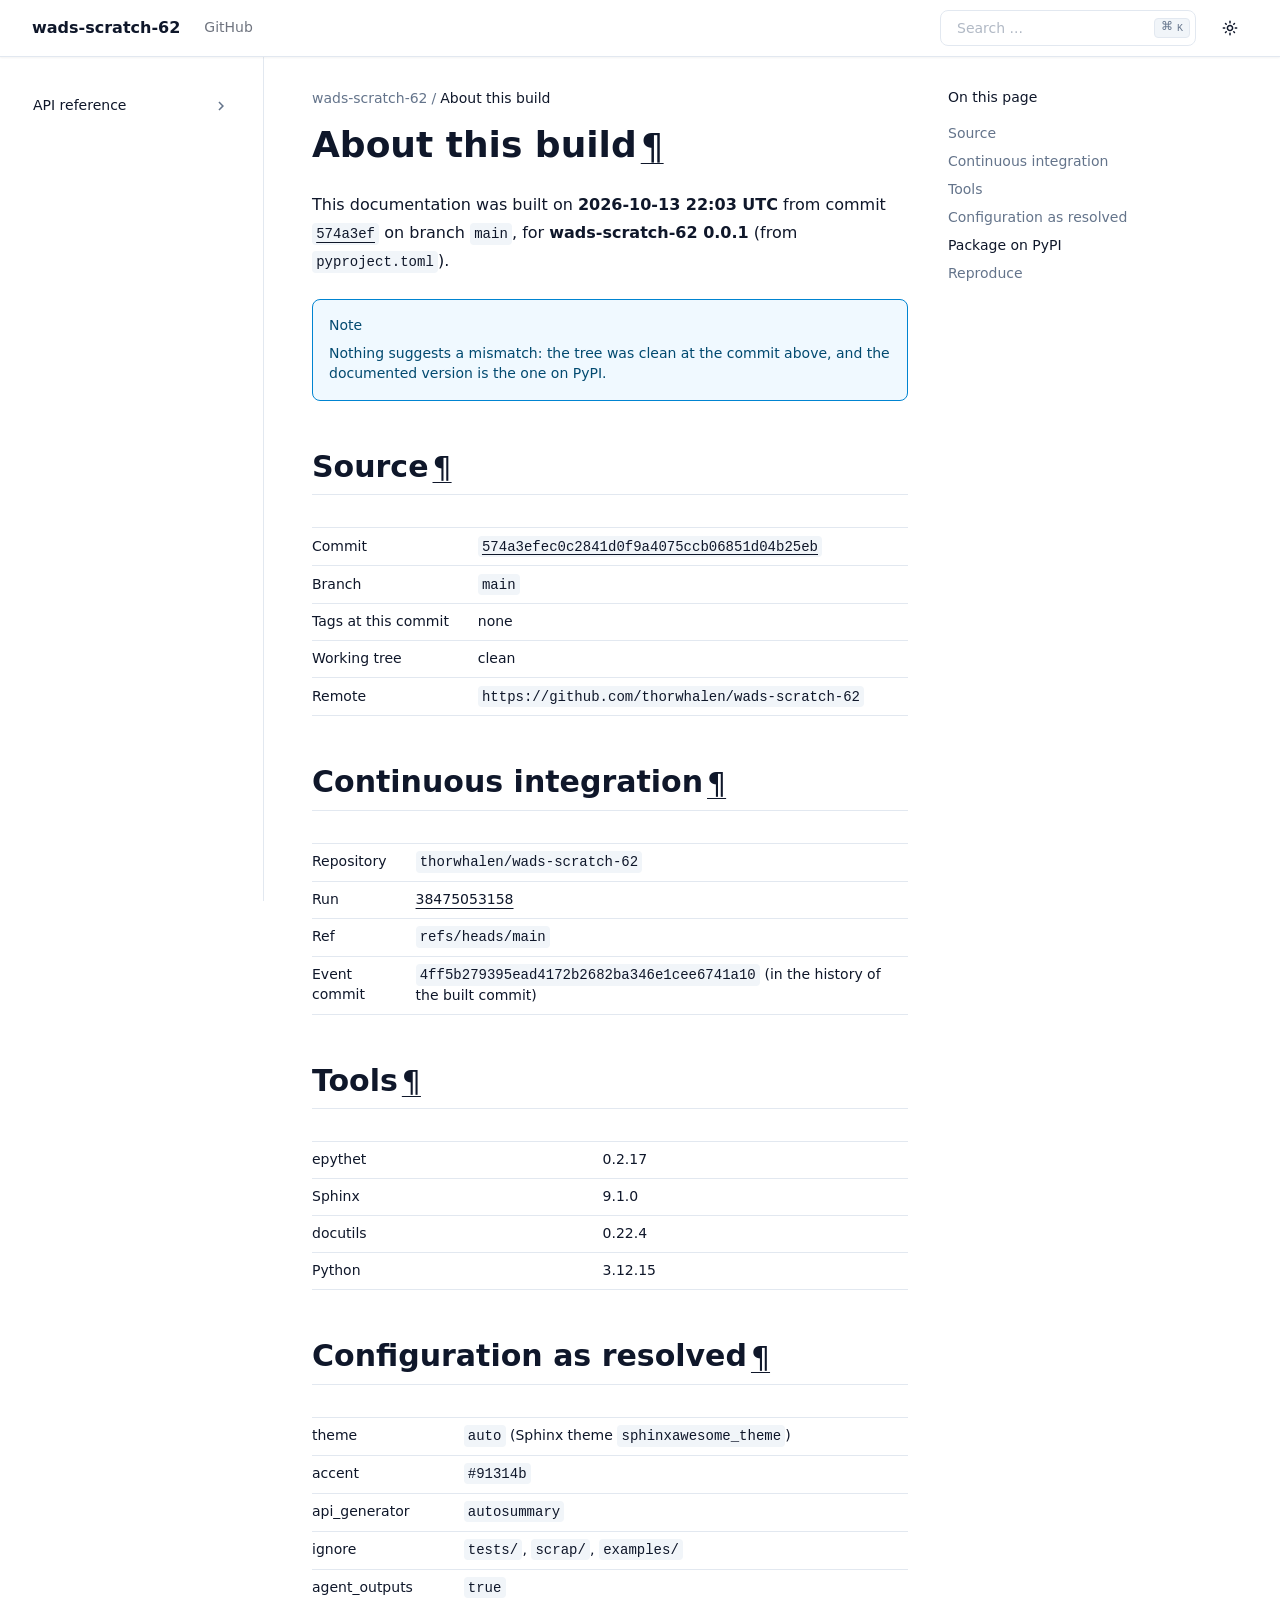
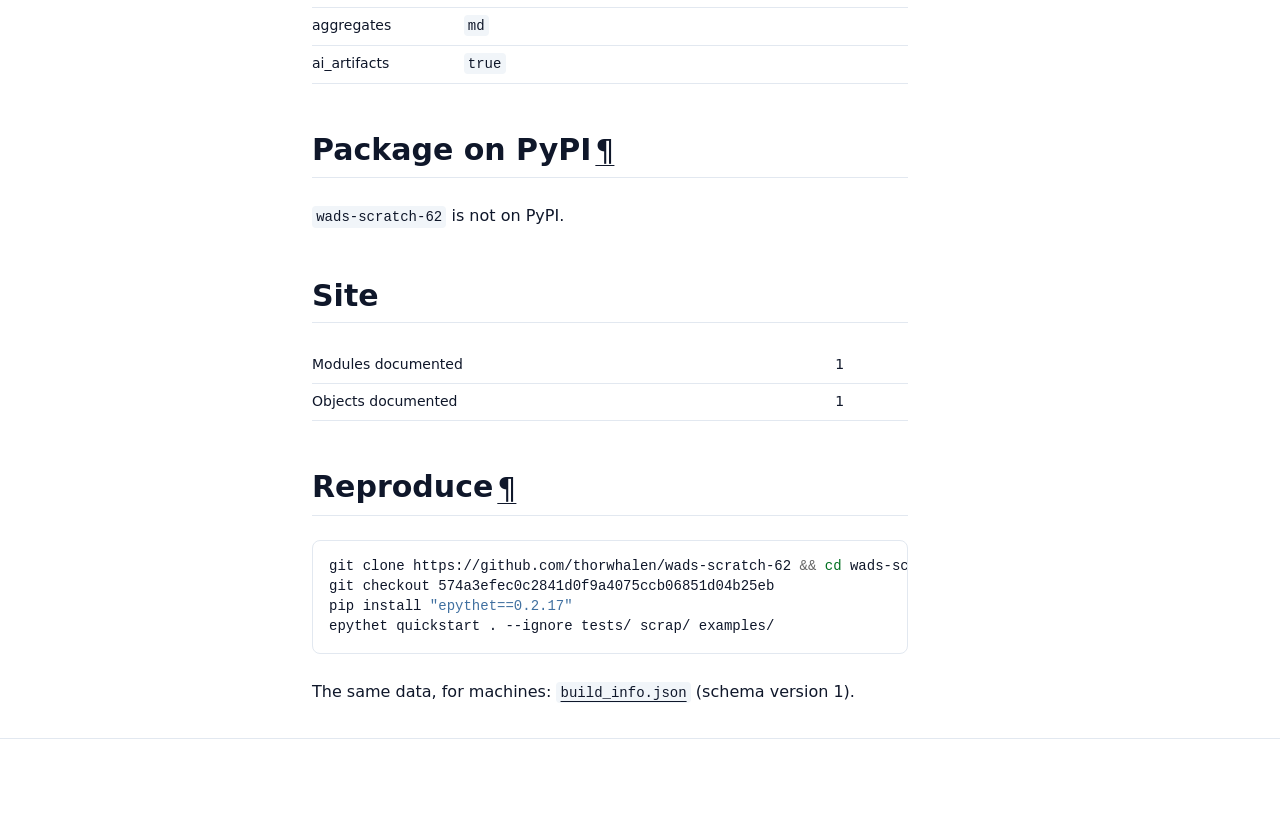
==== about-this-build.html @ ae34d265 "deploy: 4ff5b279395ead4172b2682ba346e1cee6741a10" ====
<!DOCTYPE html>

<html :class="{ 'dark' : darkMode === true }" data-content_root="./" lang="en" x-data="{ darkMode: $persist(window.matchMedia('(prefers-color-scheme: dark)').matches), activeSection: ''}">
<head>
<script>
    (function () {
      // Set initial color scheme
      if ((localStorage.getItem("_x_darkMode") === "true") || (window.matchMedia("(prefers-color-scheme: dark)").matches)) {
        document.documentElement.classList.add("dark");
      }

      // Watch for media preference changes
      window.matchMedia("(prefers-color-scheme: dark)").addEventListener("change", (event) => {
        localStorage.setItem("_x_darkMode", event.matches);
        document.documentElement.classList.toggle("dark", event.matches);
      });
    })();
  </script>
<meta content="width=device-width, initial-scale=1.0" name="viewport"/>
<meta charset="utf-8"/>
<meta content="#ffffff" media="(prefers-color-scheme: light)" name="theme-color"/>
<meta content="#030711" media="(prefers-color-scheme: dark)" name="theme-color"/>
<meta content="width=device-width, initial-scale=1" name="viewport"/>
<link href="about-this-build.html.md" rel="alternate" type="text/markdown"/>
<link href="llms.txt" rel="describedby" type="text/markdown"/>
<link href="about-this-build.html.md" rel="alternate" type="text/markdown"/>
<link href="llms.txt" rel="describedby"/>
<title>About this build | wads-scratch-62</title>
<meta content="About this build | wads-scratch-62" property="og:title"/>
<meta content="About this build | wads-scratch-62" name="twitter:title"/>
<link href="_static/pygments.css?v=d75fae25" rel="stylesheet" type="text/css"/>
<link href="_static/theme.css?v=d6d7c91b" rel="stylesheet" type="text/css"/>
<link href="_static/copybutton.css?v=76b2166b" rel="stylesheet" type="text/css"/>
<link href="_static/epythet.css?v=46d56a7f" rel="stylesheet" type="text/css"/>
<link href="search.html" rel="search" title="Search"/>
<link href="genindex.html" rel="index" title="Index"/>
</head>
<body :class="{ 'overflow-hidden': showSidebar }" class="min-h-screen font-sans antialiased bg-background text-foreground" x-data="{ showSidebar: false, showScrollTop: false }">
<div @click.self="showSidebar = false" class="fixed inset-0 z-50 overflow-hidden bg-background/80 backdrop-blur-sm md:hidden" x-cloak="" x-show="showSidebar"></div><div class="relative flex flex-col min-h-screen" id="page"><a class="absolute top-0 left-0 z-[100] block bg-background p-4 text-xl transition -translate-x-full opacity-0 focus:translate-x-0 focus:opacity-100" href="#content">
      Skip to content
    </a><header class="sticky top-0 z-40 w-full border-b shadow-xs border-border bg-background/90 backdrop-blur"><div class="container flex items-center h-14">
<div class="hidden mr-4 md:flex">
<a class="flex items-center mr-6" href="index.html"><span class="hidden font-bold sm:inline-block text-clip whitespace-nowrap">wads-scratch-62</span>
</a><nav class="flex items-center gap-6 text-sm font-medium">
<a class="transition-colors hover:text-foreground/80 text-foreground/60" href="https://github.com/thorwhalen/wads-scratch-62" rel="noopener nofollow">GitHub</a>
</nav></div><button @click="showSidebar = true" class="inline-flex items-center justify-center h-10 px-0 py-2 mr-2 text-base font-medium transition-colors rounded-md hover:text-accent-foreground hover:bg-transparent md:hidden" type="button">
<svg aria-hidden="true" fill="currentColor" height="24" viewbox="0 96 960 960" width="24" xmlns="http://www.w3.org/2000/svg">
<path d="M152.587 825.087q-19.152 0-32.326-13.174t-13.174-32.326q0-19.152 13.174-32.326t32.326-13.174h440q19.152 0 32.326 13.174t13.174 32.326q0 19.152-13.174 32.326t-32.326 13.174h-440Zm0-203.587q-19.152 0-32.326-13.174T107.087 576q0-19.152 13.174-32.326t32.326-13.174h320q19.152 0 32.326 13.174T518.087 576q0 19.152-13.174 32.326T472.587 621.5h-320Zm0-203.587q-19.152 0-32.326-13.174t-13.174-32.326q0-19.152 13.174-32.326t32.326-13.174h440q19.152 0 32.326 13.174t13.174 32.326q0 19.152-13.174 32.326t-32.326 13.174h-440ZM708.913 576l112.174 112.174q12.674 12.674 12.674 31.826t-12.674 31.826Q808.413 764.5 789.261 764.5t-31.826-12.674l-144-144Q600 594.391 600 576t13.435-31.826l144-144q12.674-12.674 31.826-12.674t31.826 12.674q12.674 12.674 12.674 31.826t-12.674 31.826L708.913 576Z"></path>
</svg>
<span class="sr-only">Toggle navigation menu</span>
</button>
<div class="flex items-center justify-between flex-1 gap-2 sm:gap-4 md:justify-end">
<div class="flex-1 w-full md:w-auto md:flex-none"><form @keydown.k.window.meta="$refs.search.focus()" action="search.html" class="relative flex items-center group" id="searchbox" method="get">
<input aria-label="Search the docs" class="inline-flex items-center font-medium transition-colors bg-transparent focus-visible:outline-none focus-visible:ring-2 focus-visible:ring-ring focus-visible:ring-offset-2 ring-offset-background border border-input hover:bg-accent focus:bg-accent hover:text-accent-foreground focus:text-accent-foreground hover:placeholder-accent-foreground py-2 px-4 relative h-9 w-full justify-start rounded-[0.5rem] text-sm text-muted-foreground sm:pr-12 md:w-40 lg:w-64" id="search-input" name="q" placeholder="Search ..." type="search" x-ref="search"/>
<kbd class="pointer-events-none absolute right-1.5 top-2 hidden h-5 select-none text-muted-foreground items-center gap-1 rounded border border-border bg-muted px-1.5 font-mono text-[10px] font-medium opacity-100 sm:flex group-hover:bg-accent group-hover:text-accent-foreground">
<span class="text-xs">⌘</span>
    K
  </kbd>
</form>
</div>
<nav class="flex items-center gap-1">
<button @click="darkMode = !darkMode" class="relative inline-flex items-center justify-center px-0 text-sm font-medium transition-colors rounded-md hover:bg-accent hover:text-accent-foreground h-9 w-9" title="Toggle color scheme" type="button">
<svg class="absolute transition-all scale-100 rotate-0 dark:-rotate-90 dark:scale-0" fill="currentColor" height="16" viewbox="0 96 960 960" width="16" xmlns="http://www.w3.org/2000/svg">
<path d="M480 685q45.456 0 77.228-31.772Q589 621.456 589 576q0-45.456-31.772-77.228Q525.456 467 480 467q-45.456 0-77.228 31.772Q371 530.544 371 576q0 45.456 31.772 77.228Q434.544 685 480 685Zm0 91q-83 0-141.5-58.5T280 576q0-83 58.5-141.5T480 376q83 0 141.5 58.5T680 576q0 83-58.5 141.5T480 776ZM80 621.5q-19.152 0-32.326-13.174T34.5 576q0-19.152 13.174-32.326T80 530.5h80q19.152 0 32.326 13.174T205.5 576q0 19.152-13.174 32.326T160 621.5H80Zm720 0q-19.152 0-32.326-13.174T754.5 576q0-19.152 13.174-32.326T800 530.5h80q19.152 0 32.326 13.174T925.5 576q0 19.152-13.174 32.326T880 621.5h-80Zm-320-320q-19.152 0-32.326-13.174T434.5 256v-80q0-19.152 13.174-32.326T480 130.5q19.152 0 32.326 13.174T525.5 176v80q0 19.152-13.174 32.326T480 301.5Zm0 720q-19.152 0-32.326-13.17Q434.5 995.152 434.5 976v-80q0-19.152 13.174-32.326T480 850.5q19.152 0 32.326 13.174T525.5 896v80q0 19.152-13.174 32.33-13.174 13.17-32.326 13.17ZM222.174 382.065l-43-42Q165.5 327.391 166 308.239t13.174-33.065q13.435-13.674 32.587-13.674t32.065 13.674l42.239 43q12.674 13.435 12.555 31.706-.12 18.272-12.555 31.946-12.674 13.674-31.445 13.413-18.772-.261-32.446-13.174Zm494 494.761-42.239-43q-12.674-13.435-12.674-32.087t12.674-31.565Q686.609 756.5 705.38 757q18.772.5 32.446 13.174l43 41.761Q794.5 824.609 794 843.761t-13.174 33.065Q767.391 890.5 748.239 890.5t-32.065-13.674Zm-42-494.761Q660.5 369.391 661 350.62q.5-18.772 13.174-32.446l41.761-43Q728.609 261.5 747.761 262t33.065 13.174q13.674 13.435 13.674 32.587t-13.674 32.065l-43 42.239q-13.435 12.674-31.706 12.555-18.272-.12-31.946-12.555Zm-495 494.761Q165.5 863.391 165.5 844.239t13.674-32.065l43-42.239q13.435-12.674 32.087-12.674t31.565 12.674Q299.5 782.609 299 801.38q-.5 18.772-13.174 32.446l-41.761 43Q231.391 890.5 212.239 890t-33.065-13.174ZM480 576Z"></path>
</svg>
<svg class="absolute transition-all scale-0 rotate-90 dark:rotate-0 dark:scale-100" fill="currentColor" height="16" viewbox="0 96 960 960" width="16" xmlns="http://www.w3.org/2000/svg">
<path d="M480 936q-151 0-255.5-104.5T120 576q0-138 90-239.5T440 218q25-3 39 18t-1 44q-17 26-25.5 55t-8.5 61q0 90 63 153t153 63q31 0 61.5-9t54.5-25q21-14 43-1.5t19 39.5q-14 138-117.5 229T480 936Zm0-80q88 0 158-48.5T740 681q-20 5-40 8t-40 3q-123 0-209.5-86.5T364 396q0-20 3-40t8-40q-78 32-126.5 102T200 576q0 116 82 198t198 82Zm-10-270Z"></path>
</svg>
</button>
</nav>
</div>
</div>
</header>
<div class="flex-1"><div class="container md:grid md:grid-cols-[220px_minmax(0,1fr)] md:gap-6 lg:grid-cols-[240px_minmax(0,1fr)] lg:gap-10"><aside :aria-hidden="!showSidebar" :class="{ 'translate-x-0': showSidebar }" class="fixed inset-y-0 left-0 md:top-14 z-50 md:z-30 bg-background md:bg-transparent transition-all duration-100 -translate-x-full md:translate-x-0 ml-0 p-6 md:p-0 md:-ml-2 md:h-[calc(100vh-3.5rem)] w-5/6 md:w-full overflow-y-auto border-r border-border md:sticky" id="left-sidebar">
<a class="justify-start text-sm md:!hidden bg-background" href="index.html"><span class="font-bold text-clip whitespace-nowrap">wads-scratch-62</span>
</a>
<div class="relative overflow-hidden md:overflow-auto my-4 md:my-0">
<div class="overflow-y-auto h-full w-full relative pr-6"><nav class="flex md:hidden flex-col font-medium mt-4">
<a href="https://github.com/thorwhalen/wads-scratch-62" rel="nofollow noopener">GitHub</a>
</nav><nav class="table w-full min-w-full my-6 lg:my-8">
<ul>
<li class="toctree-l1" x-data="{ expanded: $el.classList.contains('current') ? true : false }"><a :class="{ 'expanded' : expanded }" @click="expanded = !expanded" class="reference internal expandable" href="api.html">API reference<button @click.prevent.stop="expanded = !expanded" type="button" x-cloak=""><span class="sr-only"></span><svg fill="currentColor" height="18px" stroke="none" viewbox="0 0 24 24" width="18px" xmlns="http://www.w3.org/2000/svg"><path d="M10 6L8.59 7.41 13.17 12l-4.58 4.59L10 18l6-6z"></path></svg></button></a><ul x-cloak="" x-show="expanded">
<li class="toctree-l2"><a class="reference internal" href="_autosummary/wads_scratch_62.html">wads_scratch_62</a></li>
</ul>
</li>
</ul>
</nav>
</div>
</div>
<button @click="showSidebar = false" class="absolute md:hidden right-4 top-4 rounded-sm opacity-70 transition-opacity hover:opacity-100" type="button">
<svg class="h-4 w-4" fill="currentColor" height="24" stroke="none" viewbox="0 96 960 960" width="24" xmlns="http://www.w3.org/2000/svg">
<path d="M480 632 284 828q-11 11-28 11t-28-11q-11-11-11-28t11-28l196-196-196-196q-11-11-11-28t11-28q11-11 28-11t28 11l196 196 196-196q11-11 28-11t28 11q11 11 11 28t-11 28L536 576l196 196q11 11 11 28t-11 28q-11 11-28 11t-28-11L480 632Z"></path>
</svg>
</button>
</aside>
<main class="relative py-6 lg:gap-10 lg:py-8 xl:grid xl:grid-cols-[1fr_300px]">
<div class="w-full min-w-0 mx-auto">
<nav aria-label="breadcrumbs" class="flex items-center mb-4 space-x-1 text-sm text-muted-foreground">
<a class="overflow-hidden text-ellipsis whitespace-nowrap hover:text-foreground" href="index.html">
<span class="hidden md:inline">wads-scratch-62</span>
<svg aria-label="Home" class="md:hidden" fill="currentColor" height="18" stroke="none" viewbox="0 96 960 960" width="18" xmlns="http://www.w3.org/2000/svg">
<path d="M240 856h120V616h240v240h120V496L480 316 240 496v360Zm-80 80V456l320-240 320 240v480H520V696h-80v240H160Zm320-350Z"></path>
</svg>
</a>
<div class="mr-1">/</div><span aria-current="page" class="font-medium text-foreground overflow-hidden text-ellipsis whitespace-nowrap">About this build</span>
</nav>
<div id="content" role="main">

<section id="about-this-build">
<h1>About this build<a @click.prevent="window.navigator.clipboard.writeText($el.href); $el.setAttribute('data-tooltip', 'Copied!'); setTimeout(() =&gt; $el.setAttribute('data-tooltip', 'Copy link to this element'), 2000)" aria-label="Copy link to this element" class="headerlink" data-tooltip="Copy link to this element" href="#about-this-build">¶</a></h1>
<p>This documentation was built on <strong>2026-10-13 22:03 UTC</strong> from commit <a href="https://github.com/thorwhalen/wads-scratch-62/commit/574a3efec0c2841d0f9a4075ccb06851d04b25eb"><code>574a3ef</code></a> on branch <code>main</code>, for <strong>wads-scratch-62 0.0.1</strong> (from <code>pyproject.toml</code>).</p>
<div class="admonition note">
<p class="admonition-title">Note</p>
<p>Nothing suggests a mismatch: the tree was clean at the commit above, and the documented version is the one on PyPI.</p>
</div>
<section id="source">
<h2>Source<a @click.prevent="window.navigator.clipboard.writeText($el.href); $el.setAttribute('data-tooltip', 'Copied!'); setTimeout(() =&gt; $el.setAttribute('data-tooltip', 'Copy link to this element'), 2000)" aria-label="Copy link to this element" class="headerlink" data-tooltip="Copy link to this element" href="#source" x-intersect.margin.0%.0%.-70%.0%="activeSection = '#source'">¶</a></h2>
<table class="docutils align-default">
<thead>
<tr class="row-odd"><th class="head"><p></p></th>
<th class="head"><p></p></th>
</tr>
</thead>
<tbody>
<tr class="row-even"><td><p>Commit</p></td>
<td><p><a href="https://github.com/thorwhalen/wads-scratch-62/commit/574a3efec0c2841d0f9a4075ccb06851d04b25eb"><code>574a3efec0c2841d0f9a4075ccb06851d04b25eb</code></a></p></td>
</tr>
<tr class="row-odd"><td><p>Branch</p></td>
<td><p><code>main</code></p></td>
</tr>
<tr class="row-even"><td><p>Tags at this commit</p></td>
<td><p>none</p></td>
</tr>
<tr class="row-odd"><td><p>Working tree</p></td>
<td><p>clean</p></td>
</tr>
<tr class="row-even"><td><p>Remote</p></td>
<td><p><code>https://github.com/thorwhalen/wads-scratch-62</code></p></td>
</tr>
</tbody>
</table>
</section>
<section id="continuous-integration">
<h2>Continuous integration<a @click.prevent="window.navigator.clipboard.writeText($el.href); $el.setAttribute('data-tooltip', 'Copied!'); setTimeout(() =&gt; $el.setAttribute('data-tooltip', 'Copy link to this element'), 2000)" aria-label="Copy link to this element" class="headerlink" data-tooltip="Copy link to this element" href="#continuous-integration" x-intersect.margin.0%.0%.-70%.0%="activeSection = '#continuous-integration'">¶</a></h2>
<table class="docutils align-default">
<thead>
<tr class="row-odd"><th class="head"><p></p></th>
<th class="head"><p></p></th>
</tr>
</thead>
<tbody>
<tr class="row-even"><td><p>Repository</p></td>
<td><p><code>thorwhalen/wads-scratch-62</code></p></td>
</tr>
<tr class="row-odd"><td><p>Run</p></td>
<td><p><a href="https://github.com/thorwhalen/wads-scratch-62/actions/runs/38475053158">38475053158</a></p></td>
</tr>
<tr class="row-even"><td><p>Ref</p></td>
<td><p><code>refs/heads/main</code></p></td>
</tr>
<tr class="row-odd"><td><p>Event commit</p></td>
<td><p><code>4ff5b279395ead4172b2682ba346e1cee6741a10</code> (in the history of the built commit)</p></td>
</tr>
</tbody>
</table>
</section>
<section id="tools">
<h2>Tools<a @click.prevent="window.navigator.clipboard.writeText($el.href); $el.setAttribute('data-tooltip', 'Copied!'); setTimeout(() =&gt; $el.setAttribute('data-tooltip', 'Copy link to this element'), 2000)" aria-label="Copy link to this element" class="headerlink" data-tooltip="Copy link to this element" href="#tools" x-intersect.margin.0%.0%.-70%.0%="activeSection = '#tools'">¶</a></h2>
<table class="docutils align-default">
<thead>
<tr class="row-odd"><th class="head"><p></p></th>
<th class="head"><p></p></th>
</tr>
</thead>
<tbody>
<tr class="row-even"><td><p>epythet</p></td>
<td><p>0.2.17</p></td>
</tr>
<tr class="row-odd"><td><p>Sphinx</p></td>
<td><p>9.1.0</p></td>
</tr>
<tr class="row-even"><td><p>docutils</p></td>
<td><p>0.22.4</p></td>
</tr>
<tr class="row-odd"><td><p>Python</p></td>
<td><p>3.12.15</p></td>
</tr>
</tbody>
</table>
</section>
<section id="configuration-as-resolved">
<h2>Configuration as resolved<a @click.prevent="window.navigator.clipboard.writeText($el.href); $el.setAttribute('data-tooltip', 'Copied!'); setTimeout(() =&gt; $el.setAttribute('data-tooltip', 'Copy link to this element'), 2000)" aria-label="Copy link to this element" class="headerlink" data-tooltip="Copy link to this element" href="#configuration-as-resolved" x-intersect.margin.0%.0%.-70%.0%="activeSection = '#configuration-as-resolved'">¶</a></h2>
<table class="docutils align-default">
<thead>
<tr class="row-odd"><th class="head"><p></p></th>
<th class="head"><p></p></th>
</tr>
</thead>
<tbody>
<tr class="row-even"><td><p>theme</p></td>
<td><p><code>auto</code> (Sphinx theme <code>sphinxawesome_theme</code>)</p></td>
</tr>
<tr class="row-odd"><td><p>accent</p></td>
<td><p><code>#91314b</code></p></td>
</tr>
<tr class="row-even"><td><p>api_generator</p></td>
<td><p><code>autosummary</code></p></td>
</tr>
<tr class="row-odd"><td><p>ignore</p></td>
<td><p><code>tests/</code>, <code>scrap/</code>, <code>examples/</code></p></td>
</tr>
<tr class="row-even"><td><p>agent_outputs</p></td>
<td><p><code>true</code></p></td>
</tr>
<tr class="row-odd"><td><p>aggregates</p></td>
<td><p><code>md</code></p></td>
</tr>
<tr class="row-even"><td><p>ai_artifacts</p></td>
<td><p><code>true</code></p></td>
</tr>
</tbody>
</table>
</section>
<section id="package-on-pypi">
<h2>Package on PyPI<a @click.prevent="window.navigator.clipboard.writeText($el.href); $el.setAttribute('data-tooltip', 'Copied!'); setTimeout(() =&gt; $el.setAttribute('data-tooltip', 'Copy link to this element'), 2000)" aria-label="Copy link to this element" class="headerlink" data-tooltip="Copy link to this element" href="#package-on-pypi" x-intersect.margin.0%.0%.-70%.0%="activeSection = '#package-on-pypi'">¶</a></h2>
<p><code>wads-scratch-62</code> is not on PyPI.</p>
</section>
<section id="site"><h2>Site</h2><table class="docutils align-default"><tbody><tr><td><p>Modules documented</p></td><td><p>1</p></td></tr><tr><td><p>Objects documented</p></td><td><p>1</p></td></tr></tbody></table></section>
<section id="reproduce">
<h2>Reproduce<a @click.prevent="window.navigator.clipboard.writeText($el.href); $el.setAttribute('data-tooltip', 'Copied!'); setTimeout(() =&gt; $el.setAttribute('data-tooltip', 'Copy link to this element'), 2000)" aria-label="Copy link to this element" class="headerlink" data-tooltip="Copy link to this element" href="#reproduce" x-intersect.margin.0%.0%.-70%.0%="activeSection = '#reproduce'">¶</a></h2>
<div class="highlight-bash notranslate"><div class="highlight"><pre><span></span><code><span id="line-1">git<span class="w"> </span>clone<span class="w"> </span>https://github.com/thorwhalen/wads-scratch-62<span class="w"> </span><span class="o">&amp;&amp;</span><span class="w"> </span><span class="nb">cd</span><span class="w"> </span>wads-scratch-62
</span><span id="line-2">git<span class="w"> </span>checkout<span class="w"> </span>574a3efec0c2841d0f9a4075ccb06851d04b25eb
</span><span id="line-3">pip<span class="w"> </span>install<span class="w"> </span><span class="s2">"epythet==0.2.17"</span>
</span><span id="line-4">epythet<span class="w"> </span>quickstart<span class="w"> </span>.<span class="w"> </span>--ignore<span class="w"> </span>tests/<span class="w"> </span>scrap/<span class="w"> </span>examples/
</span></code></pre></div>
</div>
<p>The same data, for machines: <a href="build_info.json"><code>build_info.json</code></a> (schema version 1).</p>
</section>
</section>
</div></div><aside class="hidden text-sm xl:block" id="right-sidebar">
<div class="sticky top-16 -mt-10 max-h-[calc(100vh-5rem)] h-full overflow-y-auto pt-6 space-y-2"><p class="font-medium">On this page</p>
<ul>
<li><a :data-current="activeSection === '#source'" class="reference internal" href="#source">Source</a></li>
<li><a :data-current="activeSection === '#continuous-integration'" class="reference internal" href="#continuous-integration">Continuous integration</a></li>
<li><a :data-current="activeSection === '#tools'" class="reference internal" href="#tools">Tools</a></li>
<li><a :data-current="activeSection === '#configuration-as-resolved'" class="reference internal" href="#configuration-as-resolved">Configuration as resolved</a></li>
<li><a :data-current="activeSection === '#package-on-pypi'" class="reference internal" href="#package-on-pypi">Package on PyPI</a></li>
<li><a :data-current="activeSection === '#reproduce'" class="reference internal" href="#reproduce">Reproduce</a></li>
</ul>
</div>
</aside>
</main>
</div>
</div><footer class="py-6 border-t border-border md:py-0">
<div class="container flex flex-col items-center justify-between gap-4 md:h-24 md:flex-row">
<div class="flex flex-col items-center gap-4 px-8 md:flex-row md:gap-2 md:px-0">
<p class="text-sm leading-loose text-center text-muted-foreground md:text-left"></p>
</div>
</div>
</footer>
</div>
<script src="_static/documentation_options.js?v=d45e8c67"></script>
<script src="_static/doctools.js?v=fd6eb6e6"></script>
<script src="_static/sphinx_highlight.js?v=6ffebe34"></script>
<script src="_static/clipboard.min.js?v=a7894cd8"></script>
<script src="_static/copybutton.js?v=fd10adb8"></script>
<script defer="defer" src="_static/theme.js?v=5db23cf8"></script>
</body>
</html>
---- _static/pygments.css ----
pre { line-height: 125%; }
td.linenos .normal { color: #666666; background-color: transparent; padding-left: 5px; padding-right: 5px; }
span.linenos { color: #666666; background-color: transparent; padding-left: 5px; padding-right: 5px; }
td.linenos .special { color: #000000; background-color: #ffffc0; padding-left: 5px; padding-right: 5px; }
span.linenos.special { color: #000000; background-color: #ffffc0; padding-left: 5px; padding-right: 5px; }
.highlight .hll { background-color: #ffffcc }
.highlight { background: #f0f0f0; }
.highlight .c { color: #60A0B0; font-style: italic } /* Comment */
.highlight .err { border: 1px solid #F00 } /* Error */
.highlight .k { color: #007020; font-weight: bold } /* Keyword */
.highlight .o { color: #666 } /* Operator */
.highlight .ch { color: #60A0B0; font-style: italic } /* Comment.Hashbang */
.highlight .cm { color: #60A0B0; font-style: italic } /* Comment.Multiline */
.highlight .cp { color: #007020 } /* Comment.Preproc */
.highlight .cpf { color: #60A0B0; font-style: italic } /* Comment.PreprocFile */
.highlight .c1 { color: #60A0B0; font-style: italic } /* Comment.Single */
.highlight .cs { color: #60A0B0; background-color: #FFF0F0 } /* Comment.Special */
.highlight .gd { color: #A00000 } /* Generic.Deleted */
.highlight .ge { font-style: italic } /* Generic.Emph */
.highlight .ges { font-weight: bold; font-style: italic } /* Generic.EmphStrong */
.highlight .gr { color: #F00 } /* Generic.Error */
.highlight .gh { color: #000080; font-weight: bold } /* Generic.Heading */
.highlight .gi { color: #00A000 } /* Generic.Inserted */
.highlight .go { color: #888 } /* Generic.Output */
.highlight .gp { color: #C65D09; font-weight: bold } /* Generic.Prompt */
.highlight .gs { font-weight: bold } /* Generic.Strong */
.highlight .gu { color: #800080; font-weight: bold } /* Generic.Subheading */
.highlight .gt { color: #04D } /* Generic.Traceback */
.highlight .kc { color: #007020; font-weight: bold } /* Keyword.Constant */
.highlight .kd { color: #007020; font-weight: bold } /* Keyword.Declaration */
.highlight .kn { color: #007020; font-weight: bold } /* Keyword.Namespace */
.highlight .kp { color: #007020 } /* Keyword.Pseudo */
.highlight .kr { color: #007020; font-weight: bold } /* Keyword.Reserved */
.highlight .kt { color: #902000 } /* Keyword.Type */
.highlight .m { color: #40A070 } /* Literal.Number */
.highlight .s { color: #4070A0 } /* Literal.String */
.highlight .na { color: #4070A0 } /* Name.Attribute */
.highlight .nb { color: #007020 } /* Name.Builtin */
.highlight .nc { color: #0E84B5; font-weight: bold } /* Name.Class */
.highlight .no { color: #60ADD5 } /* Name.Constant */
.highlight .nd { color: #555; font-weight: bold } /* Name.Decorator */
.highlight .ni { color: #D55537; font-weight: bold } /* Name.Entity */
.highlight .ne { color: #007020 } /* Name.Exception */
.highlight .nf { color: #06287E } /* Name.Function */
.highlight .nl { color: #002070; font-weight: bold } /* Name.Label */
.highlight .nn { color: #0E84B5; font-weight: bold } /* Name.Namespace */
.highlight .nt { color: #062873; font-weight: bold } /* Name.Tag */
.highlight .nv { color: #BB60D5 } /* Name.Variable */
.highlight .ow { color: #007020; font-weight: bold } /* Operator.Word */
.highlight .w { color: #BBB } /* Text.Whitespace */
.highlight .mb { color: #40A070 } /* Literal.Number.Bin */
.highlight .mf { color: #40A070 } /* Literal.Number.Float */
.highlight .mh { color: #40A070 } /* Literal.Number.Hex */
.highlight .mi { color: #40A070 } /* Literal.Number.Integer */
.highlight .mo { color: #40A070 } /* Literal.Number.Oct */
.highlight .sa { color: #4070A0 } /* Literal.String.Affix */
.highlight .sb { color: #4070A0 } /* Literal.String.Backtick */
.highlight .sc { color: #4070A0 } /* Literal.String.Char */
.highlight .dl { color: #4070A0 } /* Literal.String.Delimiter */
.highlight .sd { color: #4070A0; font-style: italic } /* Literal.String.Doc */
.highlight .s2 { color: #4070A0 } /* Literal.String.Double */
.highlight .se { color: #4070A0; font-weight: bold } /* Literal.String.Escape */
.highlight .sh { color: #4070A0 } /* Literal.String.Heredoc */
.highlight .si { color: #70A0D0; font-style: italic } /* Literal.String.Interpol */
.highlight .sx { color: #C65D09 } /* Literal.String.Other */
.highlight .sr { color: #235388 } /* Literal.String.Regex */
.highlight .s1 { color: #4070A0 } /* Literal.String.Single */
.highlight .ss { color: #517918 } /* Literal.String.Symbol */
.highlight .bp { color: #007020 } /* Name.Builtin.Pseudo */
.highlight .fm { color: #06287E } /* Name.Function.Magic */
.highlight .vc { color: #BB60D5 } /* Name.Variable.Class */
.highlight .vg { color: #BB60D5 } /* Name.Variable.Global */
.highlight .vi { color: #BB60D5 } /* Name.Variable.Instance */
.highlight .vm { color: #BB60D5 } /* Name.Variable.Magic */
.highlight .il { color: #40A070 } /* Literal.Number.Integer.Long */
---- _static/theme.css ----
@font-face{font-family:JetBrains Mono;font-style:italic;font-display:swap;font-weight:400;src:url(86dc76ee7f2ea282.woff2)format("woff2"),url(fa8c7e373fc88056.woff)format("woff")}@font-face{font-family:JetBrains Mono;font-style:normal;font-display:swap;font-weight:400;src:url(db9d659a1acad1e2.woff2)format("woff2"),url(b0c7be19efb5c878.woff)format("woff")}@font-face{font-family:JetBrains Mono;font-style:italic;font-display:swap;font-weight:500;src:url(88c52b7d52bec6f6.woff2)format("woff2"),url(8d70e9f61dd16568.woff)format("woff")}@font-face{font-family:JetBrains Mono;font-style:normal;font-display:swap;font-weight:500;src:url(af2e87f5d61b5665.woff2)format("woff2"),url(24c9023ab96a0da6.woff)format("woff")}@font-face{font-family:JetBrains Mono;font-style:italic;font-display:swap;font-weight:700;src:url(92fb68b158d9f3e0.woff2)format("woff2"),url(92b75b3f180e9af3.woff)format("woff")}@font-face{font-family:JetBrains Mono;font-style:normal;font-display:swap;font-weight:700;src:url(9545a3d1fceacf5c.woff2)format("woff2"),url(c9484cdebe55df66.woff)format("woff")}@layer properties{@supports (((-webkit-hyphens:none)) and (not (margin-trim:inline))) or ((-moz-orient:inline) and (not (color:rgb(from red r g b)))){*,:after,:before{--tw-font-weight:initial;--tw-translate-x:0;--tw-translate-y:0;--tw-translate-z:0;--tw-scale-x:1;--tw-scale-y:1;--tw-scale-z:1;--tw-rotate-x:initial;--tw-rotate-y:initial;--tw-rotate-z:initial;--tw-skew-x:initial;--tw-skew-y:initial;--tw-space-y-reverse:0;--tw-space-x-reverse:0;--tw-border-style:solid;--tw-leading:initial;--tw-shadow:0 0 transparent;--tw-shadow-color:initial;--tw-shadow-alpha:100%;--tw-inset-shadow:0 0 transparent;--tw-inset-shadow-color:initial;--tw-inset-shadow-alpha:100%;--tw-ring-color:initial;--tw-ring-shadow:0 0 transparent;--tw-inset-ring-color:initial;--tw-inset-ring-shadow:0 0 transparent;--tw-ring-inset:initial;--tw-ring-offset-width:0px;--tw-ring-offset-color:#fff;--tw-ring-offset-shadow:0 0 transparent;--tw-backdrop-blur:initial;--tw-backdrop-brightness:initial;--tw-backdrop-contrast:initial;--tw-backdrop-grayscale:initial;--tw-backdrop-hue-rotate:initial;--tw-backdrop-invert:initial;--tw-backdrop-opacity:initial;--tw-backdrop-saturate:initial;--tw-backdrop-sepia:initial;--tw-duration:initial;--tw-blur:initial;--tw-brightness:initial;--tw-contrast:initial;--tw-grayscale:initial;--tw-hue-rotate:initial;--tw-invert:initial;--tw-opacity:initial;--tw-saturate:initial;--tw-sepia:initial;--tw-drop-shadow:initial;--tw-drop-shadow-color:initial;--tw-drop-shadow-alpha:100%;--tw-drop-shadow-size:initial;--tw-tracking:initial;--tw-content:"";--tw-ease:initial}::-ms-backdrop{--tw-font-weight:initial;--tw-translate-x:0;--tw-translate-y:0;--tw-translate-z:0;--tw-scale-x:1;--tw-scale-y:1;--tw-scale-z:1;--tw-rotate-x:initial;--tw-rotate-y:initial;--tw-rotate-z:initial;--tw-skew-x:initial;--tw-skew-y:initial;--tw-space-y-reverse:0;--tw-space-x-reverse:0;--tw-border-style:solid;--tw-leading:initial;--tw-shadow:0 0 transparent;--tw-shadow-color:initial;--tw-shadow-alpha:100%;--tw-inset-shadow:0 0 transparent;--tw-inset-shadow-color:initial;--tw-inset-shadow-alpha:100%;--tw-ring-color:initial;--tw-ring-shadow:0 0 transparent;--tw-inset-ring-color:initial;--tw-inset-ring-shadow:0 0 transparent;--tw-ring-inset:initial;--tw-ring-offset-width:0px;--tw-ring-offset-color:#fff;--tw-ring-offset-shadow:0 0 transparent;--tw-backdrop-blur:initial;--tw-backdrop-brightness:initial;--tw-backdrop-contrast:initial;--tw-backdrop-grayscale:initial;--tw-backdrop-hue-rotate:initial;--tw-backdrop-invert:initial;--tw-backdrop-opacity:initial;--tw-backdrop-saturate:initial;--tw-backdrop-sepia:initial;--tw-duration:initial;--tw-blur:initial;--tw-brightness:initial;--tw-contrast:initial;--tw-grayscale:initial;--tw-hue-rotate:initial;--tw-invert:initial;--tw-opacity:initial;--tw-saturate:initial;--tw-sepia:initial;--tw-drop-shadow:initial;--tw-drop-shadow-color:initial;--tw-drop-shadow-alpha:100%;--tw-drop-shadow-size:initial;--tw-tracking:initial;--tw-content:"";--tw-ease:initial}::backdrop{--tw-font-weight:initial;--tw-translate-x:0;--tw-translate-y:0;--tw-translate-z:0;--tw-scale-x:1;--tw-scale-y:1;--tw-scale-z:1;--tw-rotate-x:initial;--tw-rotate-y:initial;--tw-rotate-z:initial;--tw-skew-x:initial;--tw-skew-y:initial;--tw-space-y-reverse:0;--tw-space-x-reverse:0;--tw-border-style:solid;--tw-leading:initial;--tw-shadow:0 0 transparent;--tw-shadow-color:initial;--tw-shadow-alpha:100%;--tw-inset-shadow:0 0 transparent;--tw-inset-shadow-color:initial;--tw-inset-shadow-alpha:100%;--tw-ring-color:initial;--tw-ring-shadow:0 0 transparent;--tw-inset-ring-color:initial;--tw-inset-ring-shadow:0 0 transparent;--tw-ring-inset:initial;--tw-ring-offset-width:0px;--tw-ring-offset-color:#fff;--tw-ring-offset-shadow:0 0 transparent;--tw-backdrop-blur:initial;--tw-backdrop-brightness:initial;--tw-backdrop-contrast:initial;--tw-backdrop-grayscale:initial;--tw-backdrop-hue-rotate:initial;--tw-backdrop-invert:initial;--tw-backdrop-opacity:initial;--tw-backdrop-saturate:initial;--tw-backdrop-sepia:initial;--tw-duration:initial;--tw-blur:initial;--tw-brightness:initial;--tw-contrast:initial;--tw-grayscale:initial;--tw-hue-rotate:initial;--tw-invert:initial;--tw-opacity:initial;--tw-saturate:initial;--tw-sepia:initial;--tw-drop-shadow:initial;--tw-drop-shadow-color:initial;--tw-drop-shadow-alpha:100%;--tw-drop-shadow-size:initial;--tw-tracking:initial;--tw-content:"";--tw-ease:initial}}}@layer theme{:root{--font-sans:ui-sans-serif,system-ui,sans-serif,"Apple Color Emoji","Segoe UI Emoji","Segoe UI Symbol","Noto Color Emoji";--font-mono:JetBrainsMono,ui-monospace,SFMono-Regular,Menlo,Monaco,Consolas,"Liberation Mono","Courier New",monospace;--color-red-50:#fef2f2;--color-red-100:#ffe2e2;--color-red-200:#ffcaca;--color-red-400:#ff6568;--color-red-500:#fb2c36;--color-red-600:#e40014;--color-red-700:#bf000f;--color-red-900:#82181a;--color-yellow-50:#fefce8;--color-yellow-100:#fef9c2;--color-yellow-400:#fac800;--color-yellow-500:#edb200;--color-yellow-600:#cd8900;--color-yellow-900:#733e0a;--color-green-50:#f0fdf4;--color-green-100:#dcfce7;--color-green-200:#b9f8cf;--color-green-400:#05df72;--color-green-500:#00c758;--color-green-600:#00a544;--color-green-900:#0d542b;--color-sky-50:#f0f9ff;--color-sky-100:#dff2fe;--color-sky-600:#0084cc;--color-sky-900:#024a70;--color-blue-400:#54a2ff;--color-slate-700:#314158;--color-gray-200:#e5e7eb;--color-gray-700:#364153;--color-gray-950:#030712;--color-neutral-800:#262626;--color-white:#fff;--spacing:.25rem;--text-xs:.75rem;--text-xs--line-height:1.33333;--text-sm:.875rem;--text-sm--line-height:1.42857;--text-base:1rem;--text-base--line-height:1.5;--text-lg:1.125rem;--text-lg--line-height:1.55556;--text-xl:1.25rem;--text-xl--line-height:1.4;--text-2xl:1.5rem;--text-2xl--line-height:1.33333;--text-3xl:1.875rem;--text-3xl--line-height:1.2;--text-4xl:2.25rem;--text-4xl--line-height:1.11111;--font-weight-normal:400;--font-weight-medium:500;--font-weight-semibold:600;--font-weight-bold:700;--tracking-wide:.025em;--leading-loose:2;--radius-sm:calc(var(--radius) - 4px);--radius-md:calc(var(--radius) - 2px);--radius-lg:var(--radius);--ease-in-out:cubic-bezier(.4,0,.2,1);--blur-sm:8px;--default-transition-duration:.15s;--default-transition-timing-function:cubic-bezier(.4,0,.2,1);--default-font-family:var(--font-sans);--default-mono-font-family:var(--font-mono);--color-border:hsl(var(--border));--color-input:hsl(var(--input));--color-ring:hsl(var(--ring));--color-background:hsl(var(--background));--color-foreground:hsl(var(--foreground));--color-primary:hsl(var(--primary));--color-muted:hsl(var(--muted));--color-muted-foreground:hsl(var(--muted-foreground));--color-accent:hsl(var(--accent));--color-accent-foreground:hsl(var(--accent-foreground))}@supports (color:lab(0% 0 0)){:root{--color-red-50:lab(96.5005% 4.18508 1.52328);--color-red-100:lab(92.243% 10.2865 3.83865);--color-red-200:lab(86.017% 19.8815 7.75869);--color-red-400:lab(63.7053% 60.745 31.3109);--color-red-500:lab(55.4814% 75.0732 48.8528);--color-red-600:lab(48.4493% 77.4328 61.5452);--color-red-700:lab(40.4273% 67.2623 53.7441);--color-red-900:lab(28.5139% 44.5539 29.0463);--color-yellow-50:lab(98.6846% -1.79055 9.7766);--color-yellow-100:lab(97.3564% -4.51407 27.344);--color-yellow-400:lab(83.2664% 8.65132 106.895);--color-yellow-500:lab(76.3898% 14.5258 98.4589);--color-yellow-600:lab(62.7799% 22.4197 86.1544);--color-yellow-900:lab(32.3865% 21.1273 38.5959);--color-green-50:lab(98.1563% -5.60117 2.75915);--color-green-100:lab(96.1861% -13.8464 6.52365);--color-green-200:lab(92.4222% -26.4702 12.9427);--color-green-400:lab(78.503% -64.9265 39.7492);--color-green-500:lab(70.5521% -66.5147 45.8073);--color-green-600:lab(59.0978% -58.6621 41.2579);--color-green-900:lab(30.797% -29.6927 17.382);--color-sky-50:lab(97.3623% -2.33802 -4.13098);--color-sky-100:lab(94.3709% -4.56053 -8.23453);--color-sky-600:lab(51.7754% -11.4712 -49.8349);--color-sky-900:lab(29.1959% -8.34689 -28.2453);--color-blue-400:lab(65.0361% -1.42065 -56.9802);--color-slate-700:lab(26.9569% -1.47016 -15.6993);--color-gray-200:lab(91.6229% -.159115 -2.26791);--color-gray-700:lab(27.1134% -.956401 -12.3224);--color-gray-950:lab(1.90334% .278696 -5.48866);--color-neutral-800:lab(15.204% 0 -.00000596046)}}:host{--font-sans:ui-sans-serif,system-ui,sans-serif,"Apple Color Emoji","Segoe UI Emoji","Segoe UI Symbol","Noto Color Emoji";--font-mono:JetBrainsMono,ui-monospace,SFMono-Regular,Menlo,Monaco,Consolas,"Liberation Mono","Courier New",monospace;--color-red-50:#fef2f2;--color-red-100:#ffe2e2;--color-red-200:#ffcaca;--color-red-400:#ff6568;--color-red-500:#fb2c36;--color-red-600:#e40014;--color-red-700:#bf000f;--color-red-900:#82181a;--color-yellow-50:#fefce8;--color-yellow-100:#fef9c2;--color-yellow-400:#fac800;--color-yellow-500:#edb200;--color-yellow-600:#cd8900;--color-yellow-900:#733e0a;--color-green-50:#f0fdf4;--color-green-100:#dcfce7;--color-green-200:#b9f8cf;--color-green-400:#05df72;--color-green-500:#00c758;--color-green-600:#00a544;--color-green-900:#0d542b;--color-sky-50:#f0f9ff;--color-sky-100:#dff2fe;--color-sky-600:#0084cc;--color-sky-900:#024a70;--color-blue-400:#54a2ff;--color-slate-700:#314158;--color-gray-200:#e5e7eb;--color-gray-700:#364153;--color-gray-950:#030712;--color-neutral-800:#262626;--color-white:#fff;--spacing:.25rem;--text-xs:.75rem;--text-xs--line-height:1.33333;--text-sm:.875rem;--text-sm--line-height:1.42857;--text-base:1rem;--text-base--line-height:1.5;--text-lg:1.125rem;--text-lg--line-height:1.55556;--text-xl:1.25rem;--text-xl--line-height:1.4;--text-2xl:1.5rem;--text-2xl--line-height:1.33333;--text-3xl:1.875rem;--text-3xl--line-height:1.2;--text-4xl:2.25rem;--text-4xl--line-height:1.11111;--font-weight-normal:400;--font-weight-medium:500;--font-weight-semibold:600;--font-weight-bold:700;--tracking-wide:.025em;--leading-loose:2;--radius-sm:calc(var(--radius) - 4px);--radius-md:calc(var(--radius) - 2px);--radius-lg:var(--radius);--ease-in-out:cubic-bezier(.4,0,.2,1);--blur-sm:8px;--default-transition-duration:.15s;--default-transition-timing-function:cubic-bezier(.4,0,.2,1);--default-font-family:var(--font-sans);--default-mono-font-family:var(--font-mono);--color-border:hsl(var(--border));--color-input:hsl(var(--input));--color-ring:hsl(var(--ring));--color-background:hsl(var(--background));--color-foreground:hsl(var(--foreground));--color-primary:hsl(var(--primary));--color-muted:hsl(var(--muted));--color-muted-foreground:hsl(var(--muted-foreground));--color-accent:hsl(var(--accent));--color-accent-foreground:hsl(var(--accent-foreground))}@supports (color:lab(0% 0 0)){:host{--color-red-50:lab(96.5005% 4.18508 1.52328);--color-red-100:lab(92.243% 10.2865 3.83865);--color-red-200:lab(86.017% 19.8815 7.75869);--color-red-400:lab(63.7053% 60.745 31.3109);--color-red-500:lab(55.4814% 75.0732 48.8528);--color-red-600:lab(48.4493% 77.4328 61.5452);--color-red-700:lab(40.4273% 67.2623 53.7441);--color-red-900:lab(28.5139% 44.5539 29.0463);--color-yellow-50:lab(98.6846% -1.79055 9.7766);--color-yellow-100:lab(97.3564% -4.51407 27.344);--color-yellow-400:lab(83.2664% 8.65132 106.895);--color-yellow-500:lab(76.3898% 14.5258 98.4589);--color-yellow-600:lab(62.7799% 22.4197 86.1544);--color-yellow-900:lab(32.3865% 21.1273 38.5959);--color-green-50:lab(98.1563% -5.60117 2.75915);--color-green-100:lab(96.1861% -13.8464 6.52365);--color-green-200:lab(92.4222% -26.4702 12.9427);--color-green-400:lab(78.503% -64.9265 39.7492);--color-green-500:lab(70.5521% -66.5147 45.8073);--color-green-600:lab(59.0978% -58.6621 41.2579);--color-green-900:lab(30.797% -29.6927 17.382);--color-sky-50:lab(97.3623% -2.33802 -4.13098);--color-sky-100:lab(94.3709% -4.56053 -8.23453);--color-sky-600:lab(51.7754% -11.4712 -49.8349);--color-sky-900:lab(29.1959% -8.34689 -28.2453);--color-blue-400:lab(65.0361% -1.42065 -56.9802);--color-slate-700:lab(26.9569% -1.47016 -15.6993);--color-gray-200:lab(91.6229% -.159115 -2.26791);--color-gray-700:lab(27.1134% -.956401 -12.3224);--color-gray-950:lab(1.90334% .278696 -5.48866);--color-neutral-800:lab(15.204% 0 -.00000596046)}}}@layer base{*,:after,:before{box-sizing:border-box;border:0 solid;margin:0;padding:0}::-ms-backdrop{box-sizing:border-box;border:0 solid;margin:0;padding:0}::backdrop{box-sizing:border-box;border:0 solid;margin:0;padding:0}::-webkit-file-upload-button{box-sizing:border-box;border:0 solid;margin:0;padding:0}::-ms-browse{box-sizing:border-box;border:0 solid;margin:0;padding:0}::file-selector-button{box-sizing:border-box;border:0 solid;margin:0;padding:0}html{-webkit-text-size-adjust:100%;-moz-tab-size:4;tab-size:4;line-height:1.5;font-family:var(--default-font-family,ui-sans-serif,system-ui,sans-serif,"Apple Color Emoji","Segoe UI Emoji","Segoe UI Symbol","Noto Color Emoji");font-feature-settings:var(--default-font-feature-settings,normal);font-variation-settings:var(--default-font-variation-settings,normal);-webkit-tap-highlight-color:transparent}:host{-webkit-text-size-adjust:100%;-moz-tab-size:4;tab-size:4;line-height:1.5;font-family:var(--default-font-family,ui-sans-serif,system-ui,sans-serif,"Apple Color Emoji","Segoe UI Emoji","Segoe UI Symbol","Noto Color Emoji");font-feature-settings:var(--default-font-feature-settings,normal);font-variation-settings:var(--default-font-variation-settings,normal);-webkit-tap-highlight-color:transparent}hr{height:0;color:inherit;border-top-width:1px}abbr:where([title]){-webkit-text-decoration:underline dotted;text-decoration:underline dotted}h1,h2,h3,h4,h5,h6{font-size:inherit;font-weight:inherit}a{color:inherit;-webkit-text-decoration:inherit;-webkit-text-decoration:inherit;text-decoration:inherit}b,strong{font-weight:bolder}code,kbd,pre,samp{font-family:var(--default-mono-font-family,ui-monospace,SFMono-Regular,Menlo,Monaco,Consolas,"Liberation Mono","Courier New",monospace);font-feature-settings:var(--default-mono-font-feature-settings,normal);font-variation-settings:var(--default-mono-font-variation-settings,normal);font-size:1em}small{font-size:80%}sub,sup{vertical-align:baseline;font-size:75%;line-height:0;position:relative}sub{bottom:-.25em}sup{top:-.5em}table{text-indent:0;border-color:inherit;border-collapse:collapse}:-moz-focusring{outline:auto}progress{vertical-align:baseline}summary{display:list-item}menu,ol,ul{list-style:none}audio,canvas,embed,iframe,img,object,svg,video{vertical-align:middle;display:block}img,video{max-width:100%;height:auto}button,input,optgroup,select,textarea{font:inherit;font-feature-settings:inherit;font-variation-settings:inherit;letter-spacing:inherit;color:inherit;opacity:1;background-color:transparent;border-radius:0}::-webkit-file-upload-button{font:inherit;font-feature-settings:inherit;font-variation-settings:inherit;letter-spacing:inherit;color:inherit;opacity:1;background-color:transparent;border-radius:0}::-ms-browse{font:inherit;font-feature-settings:inherit;font-variation-settings:inherit;letter-spacing:inherit;color:inherit;opacity:1;background-color:transparent;border-radius:0}::file-selector-button{font:inherit;font-feature-settings:inherit;font-variation-settings:inherit;letter-spacing:inherit;color:inherit;opacity:1;background-color:transparent;border-radius:0}:where(select:-webkit-any([multiple],[size])) optgroup{font-weight:bolder}:where(select:-moz-any([multiple],[size])) optgroup{font-weight:bolder}:where(select:is([multiple],[size])) optgroup{font-weight:bolder}:where(select:-webkit-any([multiple],[size])) optgroup option:not(:-webkit-any(:lang(ae),:lang(ar),:lang(arc),:lang(bcc),:lang(bqi),:lang(ckb),:lang(dv),:lang(fa),:lang(glk),:lang(he),:lang(ku),:lang(mzn),:lang(nqo),:lang(pnb),:lang(ps),:lang(sd),:lang(ug),:lang(ur),:lang(yi))){padding-left:20px}:where(select:-moz-any([multiple],[size])) optgroup option:not(:-moz-any(:lang(ae),:lang(ar),:lang(arc),:lang(bcc),:lang(bqi),:lang(ckb),:lang(dv),:lang(fa),:lang(glk),:lang(he),:lang(ku),:lang(mzn),:lang(nqo),:lang(pnb),:lang(ps),:lang(sd),:lang(ug),:lang(ur),:lang(yi))){padding-left:20px}:where(select:is([multiple],[size])) optgroup option:not(:is(:lang(ae),:lang(ar),:lang(arc),:lang(bcc),:lang(bqi),:lang(ckb),:lang(dv),:lang(fa),:lang(glk),:lang(he),:lang(ku),:lang(mzn),:lang(nqo),:lang(pnb),:lang(ps),:lang(sd),:lang(ug),:lang(ur),:lang(yi))){padding-left:20px}:where(select:-webkit-any([multiple],[size])) optgroup option:-webkit-any(:lang(ae),:lang(ar),:lang(arc),:lang(bcc),:lang(bqi),:lang(ckb),:lang(dv),:lang(fa),:lang(glk),:lang(he),:lang(ku),:lang(mzn),:lang(nqo),:lang(pnb),:lang(ps),:lang(sd),:lang(ug),:lang(ur),:lang(yi)){padding-right:20px}:where(select:-moz-any([multiple],[size])) optgroup option:-moz-any(:lang(ae),:lang(ar),:lang(arc),:lang(bcc),:lang(bqi),:lang(ckb),:lang(dv),:lang(fa),:lang(glk),:lang(he),:lang(ku),:lang(mzn),:lang(nqo),:lang(pnb),:lang(ps),:lang(sd),:lang(ug),:lang(ur),:lang(yi)){padding-right:20px}:where(select:is([multiple],[size])) optgroup option:is(:lang(ae),:lang(ar),:lang(arc),:lang(bcc),:lang(bqi),:lang(ckb),:lang(dv),:lang(fa),:lang(glk),:lang(he),:lang(ku),:lang(mzn),:lang(nqo),:lang(pnb),:lang(ps),:lang(sd),:lang(ug),:lang(ur),:lang(yi)){padding-right:20px}:not(:-webkit-any(:lang(ae),:lang(ar),:lang(arc),:lang(bcc),:lang(bqi),:lang(ckb),:lang(dv),:lang(fa),:lang(glk),:lang(he),:lang(ku),:lang(mzn),:lang(nqo),:lang(pnb),:lang(ps),:lang(sd),:lang(ug),:lang(ur),:lang(yi)))::-webkit-file-upload-button{margin-right:4px}:not(:-moz-any(:lang(ae),:lang(ar),:lang(arc),:lang(bcc),:lang(bqi),:lang(ckb),:lang(dv),:lang(fa),:lang(glk),:lang(he),:lang(ku),:lang(mzn),:lang(nqo),:lang(pnb),:lang(ps),:lang(sd),:lang(ug),:lang(ur),:lang(yi)))::file-selector-button{margin-right:4px}:not(:is(:lang(ae),:lang(ar),:lang(arc),:lang(bcc),:lang(bqi),:lang(ckb),:lang(dv),:lang(fa),:lang(glk),:lang(he),:lang(ku),:lang(mzn),:lang(nqo),:lang(pnb),:lang(ps),:lang(sd),:lang(ug),:lang(ur),:lang(yi)))::-ms-browse{margin-right:4px}:not(:is(:lang(ae),:lang(ar),:lang(arc),:lang(bcc),:lang(bqi),:lang(ckb),:lang(dv),:lang(fa),:lang(glk),:lang(he),:lang(ku),:lang(mzn),:lang(nqo),:lang(pnb),:lang(ps),:lang(sd),:lang(ug),:lang(ur),:lang(yi)))::file-selector-button{margin-right:4px}:-webkit-any(:lang(ae),:lang(ar),:lang(arc),:lang(bcc),:lang(bqi),:lang(ckb),:lang(dv),:lang(fa),:lang(glk),:lang(he),:lang(ku),:lang(mzn),:lang(nqo),:lang(pnb),:lang(ps),:lang(sd),:lang(ug),:lang(ur),:lang(yi))::-webkit-file-upload-button{margin-left:4px}:-moz-any(:lang(ae),:lang(ar),:lang(arc),:lang(bcc),:lang(bqi),:lang(ckb),:lang(dv),:lang(fa),:lang(glk),:lang(he),:lang(ku),:lang(mzn),:lang(nqo),:lang(pnb),:lang(ps),:lang(sd),:lang(ug),:lang(ur),:lang(yi))::file-selector-button{margin-left:4px}:is(:lang(ae),:lang(ar),:lang(arc),:lang(bcc),:lang(bqi),:lang(ckb),:lang(dv),:lang(fa),:lang(glk),:lang(he),:lang(ku),:lang(mzn),:lang(nqo),:lang(pnb),:lang(ps),:lang(sd),:lang(ug),:lang(ur),:lang(yi))::-ms-browse{margin-left:4px}:is(:lang(ae),:lang(ar),:lang(arc),:lang(bcc),:lang(bqi),:lang(ckb),:lang(dv),:lang(fa),:lang(glk),:lang(he),:lang(ku),:lang(mzn),:lang(nqo),:lang(pnb),:lang(ps),:lang(sd),:lang(ug),:lang(ur),:lang(yi))::file-selector-button{margin-left:4px}::-webkit-input-placeholder{opacity:1}::-ms-input-placeholder{opacity:1}::placeholder{opacity:1}@supports (not ((-webkit-appearance:-apple-pay-button))) or (contain-intrinsic-size:1px){::-webkit-input-placeholder{color:currentColor}::-ms-input-placeholder{color:currentColor}::placeholder{color:currentColor}@supports (color:color-mix(in lab,red,red)){::-webkit-input-placeholder{color:color-mix(in oklab,currentcolor 50%,transparent)}::-ms-input-placeholder{color:color-mix(in oklab,currentcolor 50%,transparent)}::placeholder{color:color-mix(in oklab,currentcolor 50%,transparent)}}}textarea{resize:vertical}::-webkit-search-decoration{-webkit-appearance:none}::-webkit-date-and-time-value{min-height:1lh;text-align:inherit}::-webkit-datetime-edit{display:inline-flex}::-webkit-datetime-edit-fields-wrapper{padding:0}::-webkit-datetime-edit{padding-top:0;padding-bottom:0}::-webkit-datetime-edit-year-field{padding-top:0;padding-bottom:0}::-webkit-datetime-edit-day-field{padding-top:0;padding-bottom:0}::-webkit-datetime-edit-month-field{padding-top:0;padding-bottom:0}::-webkit-datetime-edit-hour-field{padding-top:0;padding-bottom:0}::-webkit-datetime-edit-minute-field{padding-top:0;padding-bottom:0}::-webkit-datetime-edit-millisecond-field{padding-top:0;padding-bottom:0}::-webkit-datetime-edit-second-field{padding-top:0;padding-bottom:0}::-webkit-datetime-edit-meridiem-field{padding-top:0;padding-bottom:0}::-webkit-calendar-picker-indicator{line-height:1}:-moz-ui-invalid{box-shadow:none}button{-webkit-appearance:button;-moz-appearance:button;-ms-appearance:button;appearance:button}input:where([type=button],[type=reset],[type=submit]){-webkit-appearance:button;-moz-appearance:button;-ms-appearance:button;appearance:button}::-webkit-file-upload-button{-webkit-appearance:button;-moz-appearance:button;-ms-appearance:button;appearance:button}::-ms-browse{-webkit-appearance:button;-moz-appearance:button;-ms-appearance:button;appearance:button}::file-selector-button{-webkit-appearance:button;-moz-appearance:button;-ms-appearance:button;appearance:button}::-webkit-inner-spin-button{height:auto}::-webkit-outer-spin-button{height:auto}[hidden]:where(:not([hidden=until-found])){display:none!important}*,:after,:before{border-color:var(--color-gray-200,currentcolor)}::-ms-backdrop{border-color:var(--color-gray-200,currentcolor)}::backdrop{border-color:var(--color-gray-200,currentcolor)}::-webkit-file-upload-button{border-color:var(--color-gray-200,currentcolor)}::-ms-browse{border-color:var(--color-gray-200,currentcolor)}::file-selector-button{border-color:var(--color-gray-200,currentcolor)}:root{--lightningcss-light:initial;--lightningcss-dark: ;color-scheme:light;--background:0 0% 100%;--foreground:222.2 47.4% 11.2%;--muted:210 40% 96.1%;--muted-foreground:215.4 16.3% 46.9%;--popover:0 0% 100%;--popover-foreground:222.2 47.4% 11.2%;--border:214.3 31.8% 91.4%;--input:214.3 31.8% 91.4%;--card:0 0% 100%;--card-foreground:222.2 47.4% 11.2%;--primary:222.2 47.4% 11.2%;--accent:210 40% 96.1%;--accent-foreground:222.2 47.4% 11.2%;--ring:215 20.2% 65.1%;--radius:.5rem}:root.dark{--lightningcss-light: ;--lightningcss-dark:initial;color-scheme:dark;--background:224 71% 0%;--foreground:213 31% 91%;--muted:223 47% 11%;--muted-foreground:215.4 16.3% 56.9%;--accent:216 34% 17%;--accent-foreground:210 40% 98%;--popover:224 71% 4%;--popover-foreground:215 20.2% 65.1%;--border:216 34% 17%;--input:216 34% 17%;--card:224 71% 4%;--card-foreground:213 31% 91%;--primary:210 40% 98%;--primary-foreground:222.2 47.4% 1.2%;--ring:216 34% 17%;--radius:.5rem}}@layer components;@layer utilities{.tooltipped{position:relative}.tooltipped:after{z-index:1000000;-webkit-font-smoothing:subpixel-antialiased;text-shadow:none;text-transform:none;letter-spacing:normal;word-wrap:break-word;content:attr(data-tooltip);pointer-events:none;border-radius:var(--radius-sm);background-color:color-mix(in srgb,hsl(var(--muted)) 75%,transparent);display:none;position:absolute}@supports (color:color-mix(in lab,red,red)){.tooltipped:after{background-color:color-mix(in oklab,var(--color-muted) 75%,transparent)}}.tooltipped:after{padding:var(--spacing);text-align:center;font-family:var(--font-sans);font-size:var(--text-xs);line-height:var(--tw-leading,var(--text-xs--line-height));--tw-font-weight:var(--font-weight-normal);font-weight:var(--font-weight-normal);white-space:pre;color:var(--color-muted-foreground);opacity:0;-webkit-text-decoration-line:none;text-decoration-line:none}:-webkit-any(.tooltipped:hover,.tooltipped:focus):after{text-decoration:none;animation-name:tooltip-appear;animation-duration:.4s;animation-timing-function:ease-in;animation-delay:.2s;animation-fill-mode:forwards;display:inline-block}:-moz-any(.tooltipped:hover,.tooltipped:focus):after{text-decoration:none;animation-name:tooltip-appear;animation-duration:.4s;animation-timing-function:ease-in;animation-delay:.2s;animation-fill-mode:forwards;display:inline-block}:is(.tooltipped:hover,.tooltipped:focus):after{text-decoration:none;animation-name:tooltip-appear;animation-duration:.4s;animation-timing-function:ease-in;animation-delay:.2s;animation-fill-mode:forwards;display:inline-block}:-webkit-any(.tooltipped:hover,.tooltipped:focus):before{text-decoration:none;animation-name:tooltip-appear;animation-duration:.4s;animation-timing-function:ease-in;animation-delay:.2s;animation-fill-mode:forwards;display:inline-block}:-moz-any(.tooltipped:hover,.tooltipped:focus):before{text-decoration:none;animation-name:tooltip-appear;animation-duration:.4s;animation-timing-function:ease-in;animation-delay:.2s;animation-fill-mode:forwards;display:inline-block}:is(.tooltipped:hover,.tooltipped:focus):before{text-decoration:none;animation-name:tooltip-appear;animation-duration:.4s;animation-timing-function:ease-in;animation-delay:.2s;animation-fill-mode:forwards;display:inline-block}.pointer-events-none{pointer-events:none}.collapse{visibility:collapse}.invisible{visibility:hidden}.sr-only{-webkit-clip-path:inset(50%);clip-path:inset(50%);white-space:nowrap;border-width:0;width:1px;height:1px;margin:-1px;padding:0;overflow:hidden}.absolute,.sr-only{position:absolute}.fixed{position:fixed}.relative{position:relative}.sticky{position:-webkit-sticky;position:sticky}.inset-0{top:0;bottom:0;left:0;right:0}.inset-y-0{top:0;bottom:0}.tooltipped-n:after{margin-bottom:6px;bottom:100%;right:50%;transform:translate(50%)}.tooltipped-n:before{border-top-color:#1a202c;margin-right:-6px;top:-7px;bottom:auto;right:50%}.top-0{top:0}.top-2{top:calc(var(--spacing)*2)}.top-4{top:calc(var(--spacing)*4)}.top-16{top:calc(var(--spacing)*16)}.right-1\.5{right:calc(var(--spacing)*1.5)}.right-4{right:calc(var(--spacing)*4)}.right-8{right:calc(var(--spacing)*8)}.bottom-8{bottom:calc(var(--spacing)*8)}.left-0{left:0}.z-10{z-index:10}.z-20{z-index:20}.z-40{z-index:40}.z-50{z-index:50}.z-\[100\]{z-index:100}.container{width:100%}@media (min-width:40rem){.container{max-width:40rem}}@media (min-width:48rem){.container{max-width:48rem}}@media (min-width:64rem){.container{max-width:64rem}}@media (min-width:80rem){.container{max-width:80rem}}@media (min-width:96rem){.container{max-width:96rem}}.container{margin-left:auto;margin-right:auto;padding-left:2rem;padding-right:2rem}@media (min-width:40rem){.container{max-width:none}}@media (min-width:1400px){.container{max-width:1400px}}.mx-auto{margin-left:auto;margin-right:auto}.my-4{margin-block:calc(var(--spacing)*4)}.my-6{margin-block:calc(var(--spacing)*6)}.my-8{margin-block:calc(var(--spacing)*8)}.-mt-10{margin-top:calc(var(--spacing)*-10)}.mt-4{margin-top:calc(var(--spacing)*4)}.mt-12{margin-top:calc(var(--spacing)*12)}.mr-1{margin-right:var(--spacing)}.mr-2{margin-right:calc(var(--spacing)*2)}.mr-4{margin-right:calc(var(--spacing)*4)}.mr-6{margin-right:calc(var(--spacing)*6)}.mr-auto{margin-right:auto}.mb-4{margin-bottom:calc(var(--spacing)*4)}.mb-\[2px\]{margin-bottom:2px}.ml-0{margin-left:0}.ml-2{margin-left:calc(var(--spacing)*2)}.ml-auto{margin-left:auto}.block{display:block}.flex{display:flex}.hidden{display:none}.inline{display:inline}.inline-flex{display:inline-flex}.table{display:table}.h-4{height:calc(var(--spacing)*4)}.h-5{height:calc(var(--spacing)*5)}.h-6{height:calc(var(--spacing)*6)}.h-9{height:calc(var(--spacing)*9)}.h-10{height:calc(var(--spacing)*10)}.h-14{height:calc(var(--spacing)*14)}.h-\[14px\]{height:14px}.h-full{height:100%}.max-h-\[calc\(100vh-5rem\)\]{max-height:calc(100vh - 5rem)}.max-h-\[calc\(var\(--vh\)-4rem\)\]{max-height:calc(var(--vh) - 4rem)}.min-h-screen{min-height:100vh}.w-4{width:calc(var(--spacing)*4)}.w-5\/6{width:83.3333%}.w-6{width:calc(var(--spacing)*6)}.w-9{width:calc(var(--spacing)*9)}.w-\[14px\]{width:14px}.w-full{width:100%}.max-w-prose{max-width:65ch}.min-w-0{min-width:0}.min-w-full{min-width:100%}.flex-1{flex:1}.-translate-x-full{--tw-translate-x:-100%}.-translate-x-full,.translate-x-0{translate:var(--tw-translate-x) var(--tw-translate-y)}.translate-x-0{--tw-translate-x:0}.scale-0{--tw-scale-x:0%;--tw-scale-y:0%;--tw-scale-z:0%}.scale-0,.scale-100{scale:var(--tw-scale-x) var(--tw-scale-y)}.scale-100{--tw-scale-x:100%;--tw-scale-y:100%;--tw-scale-z:100%}.rotate-0{rotate:0deg}.rotate-90{rotate:90deg}.transform{transform:var(--tw-rotate-x,) var(--tw-rotate-y,) var(--tw-rotate-z,) var(--tw-skew-x,) var(--tw-skew-y,)}.flex-col{flex-direction:column}.items-center{align-items:center}.justify-between{justify-content:space-between}.justify-center{justify-content:center}.justify-start{justify-content:flex-start}.gap-1{gap:var(--spacing)}.gap-2{gap:calc(var(--spacing)*2)}.gap-4{gap:calc(var(--spacing)*4)}.gap-6{gap:calc(var(--spacing)*6)}:where(.space-y-2>:not(:last-child)){--tw-space-y-reverse:0;margin-top:calc(var(--spacing)*2*var(--tw-space-y-reverse));margin-bottom:calc(var(--spacing)*2*(1 - var(--tw-space-y-reverse)))}:where(.space-x-1>:not(:last-child)){--tw-space-x-reverse:0}:where(.space-x-1>:not(:last-child)):not(:-webkit-any(:lang(ae),:lang(ar),:lang(arc),:lang(bcc),:lang(bqi),:lang(ckb),:lang(dv),:lang(fa),:lang(glk),:lang(he),:lang(ku),:lang(mzn),:lang(nqo),:lang(pnb),:lang(ps),:lang(sd),:lang(ug),:lang(ur),:lang(yi))){margin-left:calc(var(--spacing)*var(--tw-space-x-reverse));margin-right:calc(var(--spacing)*(1 - var(--tw-space-x-reverse)))}:where(.space-x-1>:not(:last-child)):not(:-moz-any(:lang(ae),:lang(ar),:lang(arc),:lang(bcc),:lang(bqi),:lang(ckb),:lang(dv),:lang(fa),:lang(glk),:lang(he),:lang(ku),:lang(mzn),:lang(nqo),:lang(pnb),:lang(ps),:lang(sd),:lang(ug),:lang(ur),:lang(yi))){margin-left:calc(var(--spacing)*var(--tw-space-x-reverse));margin-right:calc(var(--spacing)*(1 - var(--tw-space-x-reverse)))}:where(.space-x-1>:not(:last-child)):not(:is(:lang(ae),:lang(ar),:lang(arc),:lang(bcc),:lang(bqi),:lang(ckb),:lang(dv),:lang(fa),:lang(glk),:lang(he),:lang(ku),:lang(mzn),:lang(nqo),:lang(pnb),:lang(ps),:lang(sd),:lang(ug),:lang(ur),:lang(yi))){margin-left:calc(var(--spacing)*var(--tw-space-x-reverse));margin-right:calc(var(--spacing)*(1 - var(--tw-space-x-reverse)))}:where(.space-x-1>:not(:last-child)):-webkit-any(:lang(ae),:lang(ar),:lang(arc),:lang(bcc),:lang(bqi),:lang(ckb),:lang(dv),:lang(fa),:lang(glk),:lang(he),:lang(ku),:lang(mzn),:lang(nqo),:lang(pnb),:lang(ps),:lang(sd),:lang(ug),:lang(ur),:lang(yi)){margin-right:calc(var(--spacing)*var(--tw-space-x-reverse));margin-left:calc(var(--spacing)*(1 - var(--tw-space-x-reverse)))}:where(.space-x-1>:not(:last-child)):-moz-any(:lang(ae),:lang(ar),:lang(arc),:lang(bcc),:lang(bqi),:lang(ckb),:lang(dv),:lang(fa),:lang(glk),:lang(he),:lang(ku),:lang(mzn),:lang(nqo),:lang(pnb),:lang(ps),:lang(sd),:lang(ug),:lang(ur),:lang(yi)){margin-right:calc(var(--spacing)*var(--tw-space-x-reverse));margin-left:calc(var(--spacing)*(1 - var(--tw-space-x-reverse)))}:where(.space-x-1>:not(:last-child)):is(:lang(ae),:lang(ar),:lang(arc),:lang(bcc),:lang(bqi),:lang(ckb),:lang(dv),:lang(fa),:lang(glk),:lang(he),:lang(ku),:lang(mzn),:lang(nqo),:lang(pnb),:lang(ps),:lang(sd),:lang(ug),:lang(ur),:lang(yi)){margin-right:calc(var(--spacing)*var(--tw-space-x-reverse));margin-left:calc(var(--spacing)*(1 - var(--tw-space-x-reverse)))}.overflow-hidden{overflow:hidden}.overflow-y-auto{overflow-y:auto}.rounded{border-radius:.25rem}.rounded-\[0\.5rem\]{border-radius:.5rem}.rounded-md{border-radius:var(--radius-md)}.rounded-sm{border-radius:var(--radius-sm)}.border{border-style:var(--tw-border-style);border-width:1px}.border-t{border-top-style:var(--tw-border-style);border-top-width:1px}.border-r{border-right-style:var(--tw-border-style);border-right-width:1px}.border-b{border-bottom-style:var(--tw-border-style);border-bottom-width:1px}.border-border{border-color:var(--color-border)}.border-input{border-color:var(--color-input)}.bg-background{background-color:var(--color-background)}.bg-background\/80{background-color:color-mix(in srgb,hsl(var(--background)) 80%,transparent)}@supports (color:color-mix(in lab,red,red)){.bg-background\/80{background-color:color-mix(in oklab,var(--color-background) 80%,transparent)}}.bg-background\/90{background-color:color-mix(in srgb,hsl(var(--background)) 90%,transparent)}@supports (color:color-mix(in lab,red,red)){.bg-background\/90{background-color:color-mix(in oklab,var(--color-background) 90%,transparent)}}.bg-gray-700{background-color:var(--color-gray-700)}.bg-muted{background-color:var(--color-muted)}.bg-transparent{background-color:transparent}.fill-current{fill:currentColor}.p-2{padding:calc(var(--spacing)*2)}.p-4{padding:calc(var(--spacing)*4)}.p-6{padding:calc(var(--spacing)*6)}.px-0{padding-left:0;padding-right:0}.px-1\.5{padding-inline:calc(var(--spacing)*1.5)}.px-4{padding-inline:calc(var(--spacing)*4)}.px-8{padding-inline:calc(var(--spacing)*8)}.py-2{padding-block:calc(var(--spacing)*2)}.py-6{padding-block:calc(var(--spacing)*6)}.pt-2{padding-top:calc(var(--spacing)*2)}.pt-6{padding-top:calc(var(--spacing)*6)}.pr-6{padding-right:calc(var(--spacing)*6)}.text-center{text-align:center}.font-mono{font-family:var(--font-mono)}.font-sans{font-family:var(--font-sans)}.text-base{font-size:var(--text-base);line-height:var(--tw-leading,var(--text-base--line-height))}.text-sm{font-size:var(--text-sm);line-height:var(--tw-leading,var(--text-sm--line-height))}.text-xl{font-size:var(--text-xl);line-height:var(--tw-leading,var(--text-xl--line-height))}.text-xs{font-size:var(--text-xs);line-height:var(--tw-leading,var(--text-xs--line-height))}.text-\[10px\]{font-size:10px}.leading-loose{--tw-leading:var(--leading-loose);line-height:var(--leading-loose)}.font-bold{--tw-font-weight:var(--font-weight-bold);font-weight:var(--font-weight-bold)}.font-medium{--tw-font-weight:var(--font-weight-medium);font-weight:var(--font-weight-medium)}.text-clip{text-overflow:clip}.text-ellipsis{text-overflow:ellipsis}.whitespace-nowrap{white-space:nowrap}.text-foreground{color:var(--color-foreground)}.text-foreground\/60{color:color-mix(in srgb,hsl(var(--foreground)) 60%,transparent)}@supports (color:color-mix(in lab,red,red)){.text-foreground\/60{color:color-mix(in oklab,var(--color-foreground) 60%,transparent)}}.text-muted-foreground{color:var(--color-muted-foreground)}.text-red-700{color:var(--color-red-700)}.text-white{color:var(--color-white)}.no-underline{-webkit-text-decoration-line:none;text-decoration-line:none}.underline{-webkit-text-decoration-line:underline;text-decoration-line:underline}.underline-offset-4{text-underline-offset:4px}.antialiased{-webkit-font-smoothing:antialiased;-moz-osx-font-smoothing:grayscale}.opacity-0{opacity:0}.opacity-70{opacity:.7}.opacity-100{opacity:1}.shadow-xs{--tw-shadow:0 1px 2px 0 var(--tw-shadow-color,rgba(0,0,0,.05));box-shadow:var(--tw-inset-shadow),var(--tw-inset-ring-shadow),var(--tw-ring-offset-shadow),var(--tw-ring-shadow),var(--tw-shadow)}.ring-offset-background{--tw-ring-offset-color:var(--color-background)}.backdrop-blur{--tw-backdrop-blur:blur(8px)}.backdrop-blur,.backdrop-blur-sm{-webkit-backdrop-filter:var(--tw-backdrop-blur,) var(--tw-backdrop-brightness,) var(--tw-backdrop-contrast,) var(--tw-backdrop-grayscale,) var(--tw-backdrop-hue-rotate,) var(--tw-backdrop-invert,) var(--tw-backdrop-opacity,) var(--tw-backdrop-saturate,) var(--tw-backdrop-sepia,);backdrop-filter:var(--tw-backdrop-blur,) var(--tw-backdrop-brightness,) var(--tw-backdrop-contrast,) var(--tw-backdrop-grayscale,) var(--tw-backdrop-hue-rotate,) var(--tw-backdrop-invert,) var(--tw-backdrop-opacity,) var(--tw-backdrop-saturate,) var(--tw-backdrop-sepia,)}.backdrop-blur-sm{--tw-backdrop-blur:blur(var(--blur-sm))}.transition{transition-property:color,background-color,border-color,outline-color,-webkit-text-decoration-color,text-decoration-color,fill,stroke,--tw-gradient-from,--tw-gradient-via,--tw-gradient-to,opacity,box-shadow,transform,translate,scale,rotate,-webkit-filter,filter,-webkit-backdrop-filter,backdrop-filter,display,content-visibility,overlay,pointer-events;transition-timing-function:var(--tw-ease,var(--default-transition-timing-function));transition-duration:var(--tw-duration,var(--default-transition-duration))}.transition-all{transition-property:all;transition-timing-function:var(--tw-ease,var(--default-transition-timing-function));transition-duration:var(--tw-duration,var(--default-transition-duration))}.transition-colors{transition-property:color,background-color,border-color,outline-color,-webkit-text-decoration-color,text-decoration-color,fill,stroke,--tw-gradient-from,--tw-gradient-via,--tw-gradient-to;transition-timing-function:var(--tw-ease,var(--default-transition-timing-function));transition-duration:var(--tw-duration,var(--default-transition-duration))}.transition-opacity{transition-property:opacity;transition-timing-function:var(--tw-ease,var(--default-transition-timing-function));transition-duration:var(--tw-duration,var(--default-transition-duration))}.duration-100{--tw-duration:.1s;transition-duration:.1s}.duration-1000{--tw-duration:1s;transition-duration:1s}.select-none{-webkit-user-select:none;-moz-user-select:none;-ms-user-select:none;user-select:none}@media (hover:hover){.group-hover\:bg-accent:is(:where(.group):hover *){background-color:var(--color-accent)}.group-hover\:text-accent-foreground:is(:where(.group):hover *){color:var(--color-accent-foreground)}.hover\:bg-accent:hover{background-color:var(--color-accent)}.hover\:bg-gray-950:hover{background-color:var(--color-gray-950)}.hover\:bg-muted:hover{background-color:var(--color-muted)}.hover\:bg-transparent:hover{background-color:transparent}.hover\:text-accent-foreground:hover{color:var(--color-accent-foreground)}.hover\:text-foreground:hover{color:var(--color-foreground)}.hover\:text-foreground\/80:hover{color:color-mix(in srgb,hsl(var(--foreground)) 80%,transparent)}@supports (color:color-mix(in lab,red,red)){.hover\:text-foreground\/80:hover{color:color-mix(in oklab,var(--color-foreground) 80%,transparent)}}.hover\:placeholder-accent-foreground:hover::-webkit-input-placeholder{color:var(--color-accent-foreground)}.hover\:placeholder-accent-foreground:hover::-ms-input-placeholder{color:var(--color-accent-foreground)}.hover\:placeholder-accent-foreground:hover::placeholder{color:var(--color-accent-foreground)}.hover\:opacity-100:hover{opacity:1}}.focus\:translate-x-0:focus{--tw-translate-x:0;translate:var(--tw-translate-x) var(--tw-translate-y)}.focus\:bg-accent:focus{background-color:var(--color-accent)}.focus\:bg-gray-950:focus{background-color:var(--color-gray-950)}.focus\:text-accent-foreground:focus{color:var(--color-accent-foreground)}.focus\:opacity-100:focus{opacity:1}.focus-visible\:ring-2:focus-visible{--tw-ring-shadow:var(--tw-ring-inset,) 0 0 0 calc(2px + var(--tw-ring-offset-width)) var(--tw-ring-color,currentcolor);box-shadow:var(--tw-inset-shadow),var(--tw-inset-ring-shadow),var(--tw-ring-offset-shadow),var(--tw-ring-shadow),var(--tw-shadow)}.focus-visible\:ring-ring:focus-visible{--tw-ring-color:var(--color-ring)}.focus-visible\:ring-offset-2:focus-visible{--tw-ring-offset-width:2px;--tw-ring-offset-shadow:var(--tw-ring-inset,) 0 0 0 var(--tw-ring-offset-width) var(--tw-ring-offset-color)}.focus-visible\:outline-offset-\[-1px\]:focus-visible{outline-offset:-1px}.focus-visible\:outline-none:focus-visible{--tw-outline-style:none;outline-style:none}@media (min-width:40rem){.sm\:flex{display:flex}.sm\:inline-block{display:inline-block}.sm\:gap-4{gap:calc(var(--spacing)*4)}.sm\:pr-12{padding-right:calc(var(--spacing)*12)}}@media (min-width:48rem){.md\:sticky{position:-webkit-sticky;position:sticky}.md\:top-14{top:calc(var(--spacing)*14)}.md\:z-30{z-index:30}.md\:my-0{margin-top:0;margin-bottom:0}.md\:-ml-2{margin-left:calc(var(--spacing)*-2)}.md\:\!hidden{display:none!important}.md\:flex{display:flex}.md\:grid{display:grid}.md\:hidden{display:none}.md\:inline{display:inline}.md\:h-24{height:calc(var(--spacing)*24)}.md\:h-\[calc\(100vh-3\.5rem\)\]{height:calc(100vh - 3.5rem)}.md\:w-40{width:calc(var(--spacing)*40)}.md\:w-auto{width:auto}.md\:w-full{width:100%}.md\:flex-none{flex:none}.md\:translate-x-0{--tw-translate-x:0;translate:var(--tw-translate-x) var(--tw-translate-y)}.md\:grid-cols-\[220px_minmax\(0\,1fr\)\]{grid-template-columns:220px minmax(0,1fr)}.md\:flex-row{flex-direction:row}.md\:justify-end{justify-content:flex-end}.md\:gap-2{gap:calc(var(--spacing)*2)}.md\:gap-6{gap:calc(var(--spacing)*6)}.md\:overflow-auto{overflow:auto}.md\:bg-transparent{background-color:transparent}.md\:p-0{padding:0}.md\:px-0{padding-left:0;padding-right:0}.md\:py-0{padding-top:0;padding-bottom:0}.md\:text-left{text-align:left}}@media (min-width:64rem){.lg\:my-8{margin-block:calc(var(--spacing)*8)}.lg\:w-64{width:calc(var(--spacing)*64)}.lg\:grid-cols-\[240px_minmax\(0\,1fr\)\]{grid-template-columns:240px minmax(0,1fr)}.lg\:gap-10{gap:calc(var(--spacing)*10)}.lg\:py-8{padding-block:calc(var(--spacing)*8)}}@media (min-width:80rem){.xl\:block{display:block}.xl\:grid{display:grid}.xl\:grid-cols-\[1fr_300px\]{grid-template-columns:1fr 300px}}.dark\:block:is(.dark *){display:block}.dark\:hidden:is(.dark *){display:none}.dark\:scale-0:is(.dark *){--tw-scale-x:0%;--tw-scale-y:0%;--tw-scale-z:0%;scale:var(--tw-scale-x) var(--tw-scale-y)}.dark\:scale-100:is(.dark *){--tw-scale-x:100%;--tw-scale-y:100%;--tw-scale-z:100%;scale:var(--tw-scale-x) var(--tw-scale-y)}.dark\:-rotate-90:is(.dark *){rotate:-90deg}.dark\:rotate-0:is(.dark *){rotate:0deg}.dark\:invert:is(.dark *){--tw-invert:invert(100%);-webkit-filter:var(--tw-blur,) var(--tw-brightness,) var(--tw-contrast,) var(--tw-grayscale,) var(--tw-hue-rotate,) var(--tw-invert,) var(--tw-saturate,) var(--tw-sepia,) var(--tw-drop-shadow,);filter:var(--tw-blur,) var(--tw-brightness,) var(--tw-contrast,) var(--tw-grayscale,) var(--tw-hue-rotate,) var(--tw-invert,) var(--tw-saturate,) var(--tw-sepia,) var(--tw-drop-shadow,)}}#content svg{display:inline}#content hr{margin-block:calc(var(--spacing)*4);border-color:var(--color-border)}@media (min-width:48rem){#content hr{margin-block:calc(var(--spacing)*6)}}#content h1{margin-bottom:calc(var(--spacing)*2);font-size:var(--text-4xl);line-height:var(--tw-leading,var(--text-4xl--line-height));--tw-font-weight:var(--font-weight-bold);font-weight:var(--font-weight-bold)}#content h2{margin-top:calc(var(--spacing)*12);border-bottom-style:var(--tw-border-style);border-bottom-width:1px;border-color:var(--color-border);padding-bottom:calc(var(--spacing)*2);font-size:var(--text-3xl);line-height:var(--tw-leading,var(--text-3xl--line-height));--tw-font-weight:var(--font-weight-semibold);font-weight:var(--font-weight-semibold)}#content h3{font-size:var(--text-2xl);line-height:var(--tw-leading,var(--text-2xl--line-height))}#content .rubric,#content h3,#content h4{margin-top:calc(var(--spacing)*8);--tw-font-weight:var(--font-weight-semibold);font-weight:var(--font-weight-semibold)}#content .rubric,#content h4{font-size:var(--text-xl);line-height:var(--tw-leading,var(--text-xl--line-height))}#content section{scroll-margin:calc(var(--spacing)*20)}#content section>p{margin-top:calc(var(--spacing)*6);--tw-leading:calc(var(--spacing)*7);line-height:calc(var(--spacing)*7)}#content section>p:first-child{margin-top:0}#content section>p.lead{font-size:var(--text-lg);line-height:var(--tw-leading,var(--text-lg--line-height));color:var(--color-muted-foreground)}#content .centered{text-align:center}#content a.viewcode-back{position:absolute;right:0;color:var(--color-muted-foreground)!important}#content a:not(.toc-backref){--tw-font-weight:var(--font-weight-medium);font-weight:var(--font-weight-medium);text-underline-offset:4px;-webkit-text-decoration-line:underline;text-decoration-line:underline;text-decoration-thickness:from-font}#content ul:not(.search){margin-left:calc(var(--spacing)*6);list-style-type:disc}#content ul:not(.search),#content ul:not(.search) p,#content ul:not(.search)>li{margin-top:calc(var(--spacing)*6)}#content ul:not(.search) ul{margin-top:0}#content ol{margin-top:calc(var(--spacing)*6);margin-left:calc(var(--spacing)*6);list-style-type:decimal}#content ol ::marker{--tw-font-weight:var(--font-weight-medium);font-weight:var(--font-weight-medium)}#content ol::marker{--tw-font-weight:var(--font-weight-medium);font-weight:var(--font-weight-medium)}#content ol ::-webkit-details-marker{--tw-font-weight:var(--font-weight-medium);font-weight:var(--font-weight-medium)}#content ol::-webkit-details-marker{--tw-font-weight:var(--font-weight-medium);font-weight:var(--font-weight-medium)}#content ol p,#content ol>li{margin-top:calc(var(--spacing)*6)}#content ol ol{margin-top:0}#content dl,#content dl dt:not(.sig){margin-top:calc(var(--spacing)*6)}#content dl dt:not(.sig){--tw-font-weight:var(--font-weight-medium);font-weight:var(--font-weight-medium)}#content dl dt:not(.sig):first-child{margin-top:0;margin-bottom:0}#content dl dd{margin-left:calc(var(--spacing)*6)}#content dl p{margin-block:calc(var(--spacing)*2)}#content .align-center{text-align:center;margin-left:auto;margin-right:auto}#content .align-right{text-align:right;margin-left:auto}#content img{margin-top:calc(var(--spacing)*6)}#content figure img{display:inline-block}#content figcaption{margin-bottom:calc(var(--spacing)*12);font-size:var(--text-sm);line-height:var(--tw-leading,var(--text-sm--line-height));color:var(--color-muted-foreground)}#content figcaption>*{margin-top:calc(var(--spacing)*4)}#content .eqno{float:right}blockquote{margin-block:calc(var(--spacing)*6);border-left-style:var(--tw-border-style);padding-left:calc(var(--spacing)*6);border-left-width:2px;font-style:italic}blockquote .attribution{margin-top:calc(var(--spacing)*2);font-style:normal}table{margin-block:calc(var(--spacing)*6);width:100%;font-size:var(--text-sm);line-height:var(--tw-leading,var(--text-sm--line-height))}table caption{margin-bottom:calc(var(--spacing)*6);text-align:left;color:var(--color-muted-foreground)}table thead{border-bottom-style:var(--tw-border-style);border-bottom-width:1px;border-color:var(--color-border)}table th{padding-bottom:calc(var(--spacing)*2);padding-left:calc(var(--spacing)*2);text-align:left;--tw-font-weight:var(--font-weight-medium);font-weight:var(--font-weight-medium)}table th:first-child{padding-left:0}table th:is(.dark *){--tw-font-weight:var(--font-weight-semibold);font-weight:var(--font-weight-semibold)}table tbody tr{border-bottom-style:var(--tw-border-style);border-bottom-width:1px;border-color:var(--color-border)}table tbody td{padding:calc(var(--spacing)*2)}table tbody td:first-child{padding-left:0}.footnote>.label{float:left;padding-right:calc(var(--spacing)*2)}.footnote>:not(.label){margin-block:calc(var(--spacing)*6);margin-left:calc(var(--spacing)*8)}.footnote .footnote-reference,.footnote [role=doc-backlink]{-webkit-text-decoration-line:none!important;text-decoration-line:none!important}.admonition{margin-block:calc(var(--spacing)*6);border-radius:var(--radius-lg);border-style:var(--tw-border-style);border-width:1px;border-color:var(--color-border);background-color:var(--color-background);padding:calc(var(--spacing)*4);font-size:var(--text-sm);line-height:var(--tw-leading,var(--text-sm--line-height));color:var(--color-foreground)}.admonition p:not(.admonition-title){margin-top:calc(var(--spacing)*2)}.admonition .admonition-title{margin-top:0!important}.admonition-title{--tw-font-weight:var(--font-weight-medium);font-weight:var(--font-weight-medium)}.admonition-title:is(.dark *){--tw-font-weight:var(--font-weight-semibold);font-weight:var(--font-weight-semibold);--tw-tracking:var(--tracking-wide);letter-spacing:var(--tracking-wide)}.note{border-color:var(--color-sky-600);background-color:var(--color-sky-50);color:var(--color-sky-900)}.note:is(.dark *){background-color:rgba(84,162,255,.15)}@supports (color:color-mix(in lab,red,red)){.note:is(.dark *){background-color:color-mix(in oklab,var(--color-blue-400) 15%,transparent)}}.note:is(.dark *){color:var(--color-sky-100)}.hint,.tip{border-color:var(--color-green-600);background-color:var(--color-green-50);color:var(--color-green-900)}:-webkit-any(.tip,.hint):-webkit-any(.dark *){background-color:rgba(5,223,114,.15)}:-moz-any(.tip,.hint):-moz-any(.dark *){background-color:rgba(5,223,114,.15)}:is(.tip,.hint):is(.dark *){background-color:rgba(5,223,114,.15)}@supports (color:color-mix(in lab,red,red)){:-webkit-any(.tip,.hint):-webkit-any(.dark *){background-color:color-mix(in oklab,var(--color-green-400) 15%,transparent)}:-moz-any(.tip,.hint):-moz-any(.dark *){background-color:color-mix(in oklab,var(--color-green-400) 15%,transparent)}:is(.tip,.hint):is(.dark *){background-color:color-mix(in oklab,var(--color-green-400) 15%,transparent)}}:-webkit-any(.tip,.hint):-webkit-any(.dark *){color:var(--color-green-100)}:-moz-any(.tip,.hint):-moz-any(.dark *){color:var(--color-green-100)}:is(.tip,.hint):is(.dark *){color:var(--color-green-100)}.danger,.error{border-color:var(--color-red-600);background-color:var(--color-red-50);color:var(--color-red-900)}:-webkit-any(.danger,.error):-webkit-any(.dark *){background-color:rgba(255,101,104,.15)}:-moz-any(.danger,.error):-moz-any(.dark *){background-color:rgba(255,101,104,.15)}:is(.danger,.error):is(.dark *){background-color:rgba(255,101,104,.15)}@supports (color:color-mix(in lab,red,red)){:-webkit-any(.danger,.error):-webkit-any(.dark *){background-color:color-mix(in oklab,var(--color-red-400) 15%,transparent)}:-moz-any(.danger,.error):-moz-any(.dark *){background-color:color-mix(in oklab,var(--color-red-400) 15%,transparent)}:is(.danger,.error):is(.dark *){background-color:color-mix(in oklab,var(--color-red-400) 15%,transparent)}}:-webkit-any(.danger,.error):-webkit-any(.dark *){color:var(--color-red-100)}:-moz-any(.danger,.error):-moz-any(.dark *){color:var(--color-red-100)}:is(.danger,.error):is(.dark *){color:var(--color-red-100)}.attention,.caution,.important,.warning{border-color:var(--color-yellow-600);background-color:var(--color-yellow-50);color:var(--color-yellow-900)}:-webkit-any(.attention,.warning,.caution,.important):-webkit-any(.dark *){background-color:rgba(250,200,0,.15)}:-moz-any(.attention,.warning,.caution,.important):-moz-any(.dark *){background-color:rgba(250,200,0,.15)}:is(.attention,.warning,.caution,.important):is(.dark *){background-color:rgba(250,200,0,.15)}@supports (color:color-mix(in lab,red,red)){:-webkit-any(.attention,.warning,.caution,.important):-webkit-any(.dark *){background-color:color-mix(in oklab,var(--color-yellow-400) 15%,transparent)}:-moz-any(.attention,.warning,.caution,.important):-moz-any(.dark *){background-color:color-mix(in oklab,var(--color-yellow-400) 15%,transparent)}:is(.attention,.warning,.caution,.important):is(.dark *){background-color:color-mix(in oklab,var(--color-yellow-400) 15%,transparent)}}:-webkit-any(.attention,.warning,.caution,.important):-webkit-any(.dark *){color:var(--color-yellow-100)}:-moz-any(.attention,.warning,.caution,.important):-moz-any(.dark *){color:var(--color-yellow-100)}:is(.attention,.warning,.caution,.important):is(.dark *){color:var(--color-yellow-100)}div.versionadded{margin-top:calc(var(--spacing)*4);border-left-style:var(--tw-border-style);border-left-width:3px;border-color:var(--color-green-600);padding-inline:calc(var(--spacing)*4);padding-block:var(--spacing);font-size:var(--text-sm);line-height:var(--tw-leading,var(--text-sm--line-height))}div.versionadded p{margin-top:0!important}div.versionadded p:last-child{margin-bottom:0!important}div.versionadded .versionmodified{--tw-font-weight:var(--font-weight-medium);font-weight:var(--font-weight-medium);color:var(--color-green-900)}div.versionadded .versionmodified:is(.dark *){--tw-tracking:var(--tracking-wide);letter-spacing:var(--tracking-wide);color:var(--color-green-500)}div.versionchanged{margin-top:calc(var(--spacing)*4);border-left-style:var(--tw-border-style);border-left-width:3px;border-color:var(--color-yellow-600);padding-inline:calc(var(--spacing)*4);padding-block:var(--spacing);font-size:var(--text-sm);line-height:var(--tw-leading,var(--text-sm--line-height))}div.versionchanged p{margin-top:0!important}div.versionchanged p:last-child{margin-bottom:0!important}div.versionchanged .versionmodified{--tw-font-weight:var(--font-weight-medium);font-weight:var(--font-weight-medium);color:var(--color-yellow-900)}div.versionchanged .versionmodified:is(.dark *){--tw-tracking:var(--tracking-wide);letter-spacing:var(--tracking-wide);color:var(--color-yellow-500)}div.deprecated{margin-top:calc(var(--spacing)*4);border-left-style:var(--tw-border-style);border-left-width:3px;border-color:var(--color-red-600);padding-inline:calc(var(--spacing)*4);padding-block:var(--spacing);font-size:var(--text-sm);line-height:var(--tw-leading,var(--text-sm--line-height))}div.deprecated p{margin-top:0!important}div.deprecated p:last-child{margin-bottom:0!important}div.deprecated .versionmodified{--tw-font-weight:var(--font-weight-medium);font-weight:var(--font-weight-medium);color:var(--color-red-900)}div.deprecated .versionmodified:is(.dark *){--tw-tracking:var(--tracking-wide);letter-spacing:var(--tracking-wide);color:var(--color-red-400)}.highlight{background-color:transparent;position:relative}.highlight:hover .copy{opacity:1}.highlight .gp{-webkit-user-select:none;-moz-user-select:none;-ms-user-select:none;user-select:none}.literal-block-copy-wrapper{position:relative}.literal-block-copy-wrapper:hover .copy{opacity:1}.highlight-pycon .go,.highlight-python .go{-webkit-user-select:none;-moz-user-select:none;-ms-user-select:none;user-select:none}.literal-block-wrapper{margin-left:0;margin-right:0;margin-top:calc(var(--spacing)*6);border-radius:var(--radius-lg);border-style:var(--tw-border-style);border-width:1px;border-color:var(--color-border);max-width:none;padding-left:0;padding-right:0}.literal-block-wrapper pre{--tw-border-style:none;border-style:none;border-radius:0;margin-top:0}.literal-block-wrapper .code-block-caption{border-top-left-radius:var(--radius-lg);border-top-right-radius:var(--radius-lg);border-bottom-style:var(--tw-border-style);border-bottom-width:1px;border-color:var(--color-border);padding-inline:calc(var(--spacing)*4);padding-block:calc(var(--spacing)*2);--tw-tracking:var(--tracking-wide);letter-spacing:var(--tracking-wide);color:var(--color-muted-foreground)}.literal-block-wrapper .code-block-caption,code{font-size:var(--text-sm);line-height:var(--tw-leading,var(--text-sm--line-height))}code{background-color:var(--color-muted);font-family:var(--font-mono);white-space:nowrap;border-radius:.25rem;padding-top:.2em;padding-bottom:.2em;padding-left:.3em;padding-right:.3em;position:relative}code .ge,code em{--tw-font-weight:var(--font-weight-bold);font-weight:var(--font-weight-bold);--tw-tracking:var(--tracking-wide);letter-spacing:var(--tracking-wide);color:var(--color-accent-foreground)}:where(h1,h2,h3,h4,h5,h6) code{font-size:inherit}pre{margin-top:calc(var(--spacing)*6);border-radius:var(--radius-lg);border-style:var(--tw-border-style);border-width:1px;border-color:var(--color-border);padding-block:calc(var(--spacing)*4);font-size:var(--text-sm);line-height:var(--tw-leading,var(--text-sm--line-height));overflow-x:auto}pre.literal-block{padding-inline:calc(var(--spacing)*4)}pre code{white-space:pre;background-color:transparent;min-width:-webkit-fit-content;min-width:-moz-fit-content;min-width:fit-content;padding:0;display:block}pre code>[id^=line-]{padding-inline:calc(var(--spacing)*4);display:block}pre code [id^=line-]:has(.gd){padding-left:0;padding-right:0}pre code [id^=line-]:has(.gi){padding-left:0;padding-right:0}pre code [id^=line-]:has(del){padding-left:0;padding-right:0}pre code [id^=line-]:has(ins){padding-left:0;padding-right:0}pre code [id^=line-]:has(mark){padding-left:0;padding-right:0}pre code [id^=line-] del,pre code [id^=line-] ins,pre code [id^=line-] mark{padding-inline:calc(var(--spacing)*4);display:block;position:relative}pre code [id^=line-] mark{background-color:var(--color-muted);color:inherit;--tw-shadow:2px 0 var(--tw-shadow-color,currentColor) inset;box-shadow:var(--tw-inset-shadow),var(--tw-inset-ring-shadow),var(--tw-ring-offset-shadow),var(--tw-ring-shadow),var(--tw-shadow)}pre code [id^=line-] mark:is(.dark *){background-color:var(--color-slate-700);--tw-shadow:3px 0 var(--tw-shadow-color,currentColor) inset;box-shadow:var(--tw-inset-shadow),var(--tw-inset-ring-shadow),var(--tw-ring-offset-shadow),var(--tw-ring-shadow),var(--tw-shadow)}pre code [id^=line-] ins{background-color:rgba(0,199,88,.3)}@supports (color:color-mix(in lab,red,red)){pre code [id^=line-] ins{background-color:color-mix(in oklab,var(--color-green-500) 30%,transparent)}}pre code [id^=line-] ins{color:var(--color-green-900);-webkit-text-decoration-line:none;text-decoration-line:none}pre code [id^=line-] ins:before{--tw-content:"+";content:var(--tw-content);position:absolute;left:2px}pre code [id^=line-] ins:is(.dark *){color:var(--color-green-200)}pre code [id^=line-] del{background-color:rgba(251,44,54,.3)}@supports (color:color-mix(in lab,red,red)){pre code [id^=line-] del{background-color:color-mix(in oklab,var(--color-red-500) 30%,transparent)}}pre code [id^=line-] del{color:var(--color-red-900);-webkit-text-decoration-line:none;text-decoration-line:none}pre code [id^=line-] del:before{--tw-content:"−";content:var(--tw-content);position:absolute;left:2px}pre code [id^=line-] del:is(.dark *){color:var(--color-red-200)}pre span.linenos{padding-right:calc(var(--spacing)*4);-webkit-user-select:none;-moz-user-select:none;-ms-user-select:none;user-select:none;padding-left:0;background-color:transparent!important}.highlight-diff .gi{background-color:rgba(0,199,88,.3);width:100%;display:inline-block}@supports (color:color-mix(in lab,red,red)){.highlight-diff .gi{background-color:color-mix(in oklab,var(--color-green-500) 30%,transparent)}}.highlight-diff .gi{padding-inline:calc(var(--spacing)*4);color:var(--color-green-900)}.highlight-diff .gi:is(.dark *){color:var(--color-green-200)}.highlight-diff .gd{background-color:rgba(251,44,54,.3);width:100%;display:inline-block}@supports (color:color-mix(in lab,red,red)){.highlight-diff .gd{background-color:color-mix(in oklab,var(--color-red-500) 30%,transparent)}}.highlight-diff .gd{padding-inline:calc(var(--spacing)*4);color:var(--color-red-900)}.highlight-diff .gd:is(.dark *){color:var(--color-green-200)}.guilabel,.menuselection{border-radius:var(--radius-sm);border-style:var(--tw-border-style);border-width:1px;border-color:var(--color-border);padding-inline:calc(var(--spacing)*2);color:var(--color-accent-foreground)}#content kbd:not(.compound),.guilabel,.menuselection{--tw-font-weight:var(--font-weight-medium);font-weight:var(--font-weight-medium);padding-top:1px;padding-bottom:1px}#content kbd:not(.compound){border-style:var(--tw-border-style);background-color:var(--color-muted);padding-inline:var(--spacing);font-size:var(--text-sm);line-height:var(--tw-leading,var(--text-sm--line-height));--tw-tracking:var(--tracking-wide);letter-spacing:var(--tracking-wide);border-width:1px;border-radius:.25rem}.sig{scroll-margin:calc(var(--spacing)*20);border-top-style:var(--tw-border-style);border-top-width:1px;border-color:var(--color-border);padding-top:calc(var(--spacing)*6);font-family:var(--font-mono);--tw-font-weight:var(--font-weight-bold);font-weight:var(--font-weight-bold)}.sig-name{color:var(--color-accent-foreground)}em.property{color:var(--color-muted-foreground)}.option .sig-prename{font-style:italic}.viewcode-link{float:right;color:var(--color-muted-foreground)}.option-list kbd{--tw-border-style:none!important;--tw-font-weight:var(--font-weight-bold)!important;font-size:1em!important;font-weight:var(--font-weight-bold)!important;background-color:transparent!important;border-style:none!important}dt .classifier{font-style:italic}dt .classifier:before{margin-right:calc(var(--spacing)*2);--tw-content:":";content:var(--tw-content)}h2+.function .sig{--tw-border-style:none;border-style:none}.sig-param .n:first-child{font-style:normal}.headerlink{position:relative}.headerlink:after{z-index:1000000;-webkit-font-smoothing:subpixel-antialiased;text-shadow:none;text-transform:none;letter-spacing:normal;word-wrap:break-word;content:attr(data-tooltip);pointer-events:none;border-radius:var(--radius-sm);background-color:color-mix(in srgb,hsl(var(--muted)) 75%,transparent);display:none;position:absolute}@supports (color:color-mix(in lab,red,red)){.headerlink:after{background-color:color-mix(in oklab,var(--color-muted) 75%,transparent)}}.headerlink:after{padding:var(--spacing);text-align:center;font-family:var(--font-sans);font-size:var(--text-xs);line-height:var(--tw-leading,var(--text-xs--line-height));--tw-font-weight:var(--font-weight-normal);font-weight:var(--font-weight-normal);white-space:pre;color:var(--color-muted-foreground);opacity:0;-webkit-text-decoration-line:none;text-decoration-line:none}:-webkit-any(.headerlink:hover,.headerlink:focus):after{text-decoration:none;animation-name:tooltip-appear;animation-duration:.4s;animation-timing-function:ease-in;animation-delay:.2s;animation-fill-mode:forwards;display:inline-block}:-moz-any(.headerlink:hover,.headerlink:focus):after{text-decoration:none;animation-name:tooltip-appear;animation-duration:.4s;animation-timing-function:ease-in;animation-delay:.2s;animation-fill-mode:forwards;display:inline-block}:is(.headerlink:hover,.headerlink:focus):after{text-decoration:none;animation-name:tooltip-appear;animation-duration:.4s;animation-timing-function:ease-in;animation-delay:.2s;animation-fill-mode:forwards;display:inline-block}:-webkit-any(.headerlink:hover,.headerlink:focus):before{text-decoration:none;animation-name:tooltip-appear;animation-duration:.4s;animation-timing-function:ease-in;animation-delay:.2s;animation-fill-mode:forwards;display:inline-block}:-moz-any(.headerlink:hover,.headerlink:focus):before{text-decoration:none;animation-name:tooltip-appear;animation-duration:.4s;animation-timing-function:ease-in;animation-delay:.2s;animation-fill-mode:forwards;display:inline-block}:is(.headerlink:hover,.headerlink:focus):before{text-decoration:none;animation-name:tooltip-appear;animation-duration:.4s;animation-timing-function:ease-in;animation-delay:.2s;animation-fill-mode:forwards;display:inline-block}.headerlink:after{margin-top:6px;margin-right:-16px;top:100%;right:50%}.headerlink:before{border-bottom-color:#1a202c;margin-right:-6px;top:auto;bottom:-7px;right:50%}.headerlink{z-index:10;margin-left:var(--spacing);vertical-align:middle;align-items:center;display:inline-flex}.headerlink>*{visibility:hidden;fill:currentColor;color:var(--color-muted-foreground)}.headerlink:focus>*{visibility:visible}:-webkit-any(h1,h2,h3,h4,table,.admonition-title,figure,dt,.math,.code-block-caption):hover .headerlink{visibility:visible}:-moz-any(h1,h2,h3,h4,table,.admonition-title,figure,dt,.math,.code-block-caption):hover .headerlink{visibility:visible}:is(h1,h2,h3,h4,table,.admonition-title,figure,dt,.math,.code-block-caption):hover .headerlink{visibility:visible}:-webkit-any(h1,h2,h3,h4,table,.admonition-title,figure,dt,.math,.code-block-caption):hover .headerlink>*{visibility:visible}:-moz-any(h1,h2,h3,h4,table,.admonition-title,figure,dt,.math,.code-block-caption):hover .headerlink>*{visibility:visible}:is(h1,h2,h3,h4,table,.admonition-title,figure,dt,.math,.code-block-caption):hover .headerlink>*{visibility:visible}#left-sidebar .caption{margin-bottom:var(--spacing);border-radius:var(--radius-md);padding-inline:calc(var(--spacing)*2);padding-block:var(--spacing);padding-top:calc(var(--spacing)*6);font-size:var(--text-sm);line-height:var(--tw-leading,var(--text-sm--line-height));--tw-font-weight:var(--font-weight-semibold);font-weight:var(--font-weight-semibold)}#left-sidebar .caption:first-child{padding-top:0}#left-sidebar ul{transform:translateZ(0) var(--tw-rotate-x,) var(--tw-rotate-y,) var(--tw-rotate-z,) var(--tw-skew-x,) var(--tw-skew-y,);font-size:var(--text-sm);line-height:var(--tw-leading,var(--text-sm--line-height));transition-property:all;transition-timing-function:var(--tw-ease,var(--default-transition-timing-function));transition-duration:var(--tw-duration,var(--default-transition-duration));--tw-duration:.3s;--tw-ease:var(--ease-in-out);transition-duration:.3s;transition-timing-function:var(--ease-in-out);grid-auto-rows:max-content;grid-auto-flow:row;display:grid;overflow:hidden}@media (prefers-reduced-motion:reduce){#left-sidebar ul{transition-property:none}}#left-sidebar ul ul{margin-left:calc(var(--spacing)*3);padding-block:calc(var(--spacing)*2);padding-right:0;padding-left:calc(var(--spacing)*3);opacity:1;transition-property:opacity;transition-timing-function:var(--tw-ease,var(--default-transition-timing-function));transition-duration:var(--tw-duration,var(--default-transition-duration));--tw-duration:.5s;transition-duration:.5s;position:relative}#left-sidebar ul ul:before{inset-block:var(--spacing);background-color:var(--color-gray-200);--tw-content:"";content:var(--tw-content);width:1px;position:absolute;left:0}#left-sidebar ul ul:is(.dark *):before{content:var(--tw-content);background-color:var(--color-neutral-800)}#left-sidebar a{border-radius:var(--radius-md);border-style:var(--tw-border-style);width:100%;padding-inline:calc(var(--spacing)*2);padding-block:calc(var(--spacing)*1.5);border-width:1px;border-color:transparent;align-items:center;display:flex}@media (hover:hover){#left-sidebar a:hover{-webkit-text-decoration-line:underline;text-decoration-line:underline}}#left-sidebar a:focus-visible{outline-offset:-1px}#left-sidebar a>button{color:var(--color-muted-foreground);border-radius:.25rem}@media (hover:hover){#left-sidebar a>button:hover{background-color:color-mix(in srgb,hsl(var(--primary)) 10%,transparent)}@supports (color:color-mix(in lab,red,red)){#left-sidebar a>button:hover{background-color:color-mix(in oklab,var(--color-primary) 10%,transparent)}}}#left-sidebar a>button>svg{transform-origin:50%;transform:translateZ(0) var(--tw-rotate-x,) var(--tw-rotate-y,) var(--tw-rotate-z,) var(--tw-skew-x,) var(--tw-skew-y,);transition-property:transform,translate,scale,rotate;transition-timing-function:var(--tw-ease,var(--default-transition-timing-function));transition-duration:var(--tw-duration,var(--default-transition-duration))}#left-sidebar a.current{border-style:var(--tw-border-style);border-width:1px;border-color:var(--color-border);background-color:var(--color-accent);--tw-font-weight:var(--font-weight-medium);font-weight:var(--font-weight-medium);color:var(--color-accent-foreground)}#left-sidebar a.expandable{justify-content:space-between}#left-sidebar a.expandable.expanded>button>svg{rotate:90deg}#right-sidebar ul{margin:0}#right-sidebar ul li{padding-top:calc(var(--spacing)*2);margin-top:0}#right-sidebar ul li a{color:var(--color-muted-foreground);transition-property:color,background-color,border-color,outline-color,-webkit-text-decoration-color,text-decoration-color,fill,stroke,--tw-gradient-from,--tw-gradient-via,--tw-gradient-to;transition-timing-function:var(--tw-ease,var(--default-transition-timing-function));transition-duration:var(--tw-duration,var(--default-transition-duration));-webkit-text-decoration-line:none;text-decoration-line:none;display:inline-block}@media (hover:hover){#right-sidebar ul li a:hover{color:var(--color-foreground)}}#right-sidebar ul li a:focus-visible{outline-offset:-1px}#right-sidebar ul li a[data-current=true]{--tw-font-weight:var(--font-weight-medium);font-weight:var(--font-weight-medium);color:var(--color-foreground)}#right-sidebar ul li ul{padding-left:calc(var(--spacing)*4)}#right-sidebar ul:not(:last-child){padding-bottom:calc(var(--spacing)*2)}:where(:-webkit-any(.toctree-wrapper,.contents)>:not(:last-child)){--tw-space-y-reverse:0;margin-top:calc(var(--spacing)*2*var(--tw-space-y-reverse));margin-bottom:calc(var(--spacing)*2*(1 - var(--tw-space-y-reverse)))}:where(:-moz-any(.toctree-wrapper,.contents)>:not(:last-child)){--tw-space-y-reverse:0;margin-top:calc(var(--spacing)*2*var(--tw-space-y-reverse));margin-bottom:calc(var(--spacing)*2*(1 - var(--tw-space-y-reverse)))}:where(:is(.toctree-wrapper,.contents)>:not(:last-child)){--tw-space-y-reverse:0;margin-top:calc(var(--spacing)*2*var(--tw-space-y-reverse));margin-bottom:calc(var(--spacing)*2*(1 - var(--tw-space-y-reverse)))}.contents,.toctree-wrapper{font-size:var(--text-sm);line-height:var(--tw-leading,var(--text-sm--line-height))}:-webkit-any(.toctree-wrapper,.contents) .caption{padding-top:calc(var(--spacing)*6);--tw-font-weight:var(--font-weight-medium);font-weight:var(--font-weight-medium)}:-moz-any(.toctree-wrapper,.contents) .caption{padding-top:calc(var(--spacing)*6);--tw-font-weight:var(--font-weight-medium);font-weight:var(--font-weight-medium)}:is(.toctree-wrapper,.contents) .caption{padding-top:calc(var(--spacing)*6);--tw-font-weight:var(--font-weight-medium);font-weight:var(--font-weight-medium)}:-webkit-any(.toctree-wrapper,.contents) .topic-title{padding-top:calc(var(--spacing)*6);--tw-font-weight:var(--font-weight-medium);font-weight:var(--font-weight-medium)}:-moz-any(.toctree-wrapper,.contents) .topic-title{padding-top:calc(var(--spacing)*6);--tw-font-weight:var(--font-weight-medium);font-weight:var(--font-weight-medium)}:is(.toctree-wrapper,.contents) .topic-title{padding-top:calc(var(--spacing)*6);--tw-font-weight:var(--font-weight-medium);font-weight:var(--font-weight-medium)}:-webkit-any(.toctree-wrapper,.contents) ul{margin:0!important;list-style-type:none!important}:-moz-any(.toctree-wrapper,.contents) ul{margin:0!important;list-style-type:none!important}:is(.toctree-wrapper,.contents) ul{margin:0!important;list-style-type:none!important}:-webkit-any(.toctree-wrapper,.contents) ul li a.reference{transition-property:color,background-color,border-color,outline-color,-webkit-text-decoration-color,text-decoration-color,fill,stroke,--tw-gradient-from,--tw-gradient-via,--tw-gradient-to;transition-timing-function:var(--tw-ease,var(--default-transition-timing-function));transition-duration:var(--tw-duration,var(--default-transition-duration));display:inline-block;--tw-font-weight:var(--font-weight-normal)!important;font-weight:var(--font-weight-normal)!important;color:var(--color-muted-foreground)!important;-webkit-text-decoration-line:none!important;text-decoration-line:none!important}:-moz-any(.toctree-wrapper,.contents) ul li a.reference{transition-property:color,background-color,border-color,outline-color,-webkit-text-decoration-color,text-decoration-color,fill,stroke,--tw-gradient-from,--tw-gradient-via,--tw-gradient-to;transition-timing-function:var(--tw-ease,var(--default-transition-timing-function));transition-duration:var(--tw-duration,var(--default-transition-duration));display:inline-block;--tw-font-weight:var(--font-weight-normal)!important;font-weight:var(--font-weight-normal)!important;color:var(--color-muted-foreground)!important;-webkit-text-decoration-line:none!important;text-decoration-line:none!important}:is(.toctree-wrapper,.contents) ul li a.reference{transition-property:color,background-color,border-color,outline-color,-webkit-text-decoration-color,text-decoration-color,fill,stroke,--tw-gradient-from,--tw-gradient-via,--tw-gradient-to;transition-timing-function:var(--tw-ease,var(--default-transition-timing-function));transition-duration:var(--tw-duration,var(--default-transition-duration));display:inline-block;--tw-font-weight:var(--font-weight-normal)!important;font-weight:var(--font-weight-normal)!important;color:var(--color-muted-foreground)!important;-webkit-text-decoration-line:none!important;text-decoration-line:none!important}@media (hover:hover){:-webkit-any(.toctree-wrapper,.contents) ul li a.reference:hover{color:var(--color-foreground)}:-moz-any(.toctree-wrapper,.contents) ul li a.reference:hover{color:var(--color-foreground)}:is(.toctree-wrapper,.contents) ul li a.reference:hover{color:var(--color-foreground)}}:-webkit-any(.toctree-wrapper,.contents) ul li ul{padding-left:calc(var(--spacing)*4)}:-moz-any(.toctree-wrapper,.contents) ul li ul{padding-left:calc(var(--spacing)*4)}:is(.toctree-wrapper,.contents) ul li ul{padding-left:calc(var(--spacing)*4)}:-webkit-any(.toctree-wrapper,.contents) ul:not(:last-child){padding-bottom:calc(var(--spacing)*2)}:-moz-any(.toctree-wrapper,.contents) ul:not(:last-child){padding-bottom:calc(var(--spacing)*2)}:is(.toctree-wrapper,.contents) ul:not(:last-child){padding-bottom:calc(var(--spacing)*2)}#search-results .search-summary{font-size:var(--text-xl);line-height:var(--tw-leading,var(--text-xl--line-height));color:var(--color-muted-foreground)}#search-results .search-summary,#search-results ul.search,#search-results ul.search li{margin-top:calc(var(--spacing)*6)}#search-results ul.search .context{margin-top:calc(var(--spacing)*2);font-size:var(--text-sm);line-height:var(--tw-leading,var(--text-sm--line-height));color:var(--color-muted-foreground)}.highlighted{background-color:var(--color-accent);-webkit-text-decoration-line:underline;text-decoration-line:underline;text-decoration-thickness:2px}.highlight-link{top:calc(var(--spacing)*16);right:calc(var(--spacing)*2);border-radius:var(--radius-lg);border-style:var(--tw-border-style);border-width:1px;border-color:var(--color-border);padding-inline:calc(var(--spacing)*4);padding-block:calc(var(--spacing)*2);font-size:var(--text-sm);line-height:var(--tw-leading,var(--text-sm--line-height));position:fixed}@media (hover:hover){.highlight-link:hover{background-color:var(--color-accent)}}@media (min-width:64rem){.highlight-link{right:calc(var(--spacing)*16)}}@keyframes tooltip-appear{0%{opacity:0}to{opacity:1}}[x-cloak]{display:none!important}@media (max-width:640px){.container{padding-inline:calc(var(--spacing)*4)}}@media (prefers-reduced-motion:no-preference){:has(:target){scroll-behavior:smooth}}@property --tw-font-weight{syntax:"*";inherits:false}@property --tw-translate-x{syntax:"*";inherits:false;initial-value:0}@property --tw-translate-y{syntax:"*";inherits:false;initial-value:0}@property --tw-translate-z{syntax:"*";inherits:false;initial-value:0}@property --tw-scale-x{syntax:"*";inherits:false;initial-value:1}@property --tw-scale-y{syntax:"*";inherits:false;initial-value:1}@property --tw-scale-z{syntax:"*";inherits:false;initial-value:1}@property --tw-rotate-x{syntax:"*";inherits:false}@property --tw-rotate-y{syntax:"*";inherits:false}@property --tw-rotate-z{syntax:"*";inherits:false}@property --tw-skew-x{syntax:"*";inherits:false}@property --tw-skew-y{syntax:"*";inherits:false}@property --tw-space-y-reverse{syntax:"*";inherits:false;initial-value:0}@property --tw-space-x-reverse{syntax:"*";inherits:false;initial-value:0}@property --tw-border-style{syntax:"*";inherits:false;initial-value:solid}@property --tw-leading{syntax:"*";inherits:false}@property --tw-shadow{syntax:"*";inherits:false;initial-value:0 0 transparent}@property --tw-shadow-color{syntax:"*";inherits:false}@property --tw-shadow-alpha{syntax:"<percentage>";inherits:false;initial-value:100%}@property --tw-inset-shadow{syntax:"*";inherits:false;initial-value:0 0 transparent}@property --tw-inset-shadow-color{syntax:"*";inherits:false}@property --tw-inset-shadow-alpha{syntax:"<percentage>";inherits:false;initial-value:100%}@property --tw-ring-color{syntax:"*";inherits:false}@property --tw-ring-shadow{syntax:"*";inherits:false;initial-value:0 0 transparent}@property --tw-inset-ring-color{syntax:"*";inherits:false}@property --tw-inset-ring-shadow{syntax:"*";inherits:false;initial-value:0 0 transparent}@property --tw-ring-inset{syntax:"*";inherits:false}@property --tw-ring-offset-width{syntax:"<length>";inherits:false;initial-value:0}@property --tw-ring-offset-color{syntax:"*";inherits:false;initial-value:#fff}@property --tw-ring-offset-shadow{syntax:"*";inherits:false;initial-value:0 0 transparent}@property --tw-backdrop-blur{syntax:"*";inherits:false}@property --tw-backdrop-brightness{syntax:"*";inherits:false}@property --tw-backdrop-contrast{syntax:"*";inherits:false}@property --tw-backdrop-grayscale{syntax:"*";inherits:false}@property --tw-backdrop-hue-rotate{syntax:"*";inherits:false}@property --tw-backdrop-invert{syntax:"*";inherits:false}@property --tw-backdrop-opacity{syntax:"*";inherits:false}@property --tw-backdrop-saturate{syntax:"*";inherits:false}@property --tw-backdrop-sepia{syntax:"*";inherits:false}@property --tw-duration{syntax:"*";inherits:false}@property --tw-blur{syntax:"*";inherits:false}@property --tw-brightness{syntax:"*";inherits:false}@property --tw-contrast{syntax:"*";inherits:false}@property --tw-grayscale{syntax:"*";inherits:false}@property --tw-hue-rotate{syntax:"*";inherits:false}@property --tw-invert{syntax:"*";inherits:false}@property --tw-opacity{syntax:"*";inherits:false}@property --tw-saturate{syntax:"*";inherits:false}@property --tw-sepia{syntax:"*";inherits:false}@property --tw-drop-shadow{syntax:"*";inherits:false}@property --tw-drop-shadow-color{syntax:"*";inherits:false}@property --tw-drop-shadow-alpha{syntax:"<percentage>";inherits:false;initial-value:100%}@property --tw-drop-shadow-size{syntax:"*";inherits:false}@property --tw-tracking{syntax:"*";inherits:false}@property --tw-content{syntax:"*";inherits:false;initial-value:""}@property --tw-ease{syntax:"*";inherits:false}
---- _static/copybutton.css ----
/* Copy buttons */
button.copybtn {
    position: absolute;
    display: flex;
    top: .3em;
    right: .3em;
    width: 1.7em;
    height: 1.7em;
	opacity: 0;
    transition: opacity 0.3s, border .3s, background-color .3s;
    user-select: none;
    padding: 0;
    border: none;
    outline: none;
    border-radius: 0.4em;
    /* The colors that GitHub uses */
    border: #1b1f2426 1px solid;
    background-color: #f6f8fa;
    color: #57606a;
}

button.copybtn.success {
    border-color: #22863a;
    color: #22863a;
}

button.copybtn svg {
    stroke: currentColor;
    width: 1.5em;
    height: 1.5em;
    padding: 0.1em;
}

div.highlight  {
    position: relative;
}

/* Show the copybutton */
.highlight:hover button.copybtn, button.copybtn.success {
	opacity: 1;
}

.highlight button.copybtn:hover {
    background-color: rgb(235, 235, 235);
}

.highlight button.copybtn:active {
    background-color: rgb(187, 187, 187);
}

/**
 * A minimal CSS-only tooltip copied from:
 *   https://codepen.io/mildrenben/pen/rVBrpK
 *
 * To use, write HTML like the following:
 *
 * <p class="o-tooltip--left" data-tooltip="Hey">Short</p>
 */
 .o-tooltip--left {
  position: relative;
 }

 .o-tooltip--left:after {
    opacity: 0;
    visibility: hidden;
    position: absolute;
    content: attr(data-tooltip);
    padding: .2em;
    font-size: .8em;
    left: -.2em;
    background: grey;
    color: white;
    white-space: nowrap;
    z-index: 2;
    border-radius: 2px;
    transform: translateX(-102%) translateY(0);
    transition: opacity 0.2s cubic-bezier(0.64, 0.09, 0.08, 1), transform 0.2s cubic-bezier(0.64, 0.09, 0.08, 1);
}

.o-tooltip--left:hover:after {
    display: block;
    opacity: 1;
    visibility: visible;
    transform: translateX(-100%) translateY(0);
    transition: opacity 0.2s cubic-bezier(0.64, 0.09, 0.08, 1), transform 0.2s cubic-bezier(0.64, 0.09, 0.08, 1);
    transition-delay: .5s;
}

/* By default the copy button shouldn't show up when printing a page */
@media print {
    button.copybtn {
        display: none;
    }
}
---- _static/epythet.css ----
:root {
  --color-brand: #91314b;
  --color-accent: #91314b;
}
html.dark {
  --color-brand: #fd93a9;
  --color-accent: #fd93a9;
}
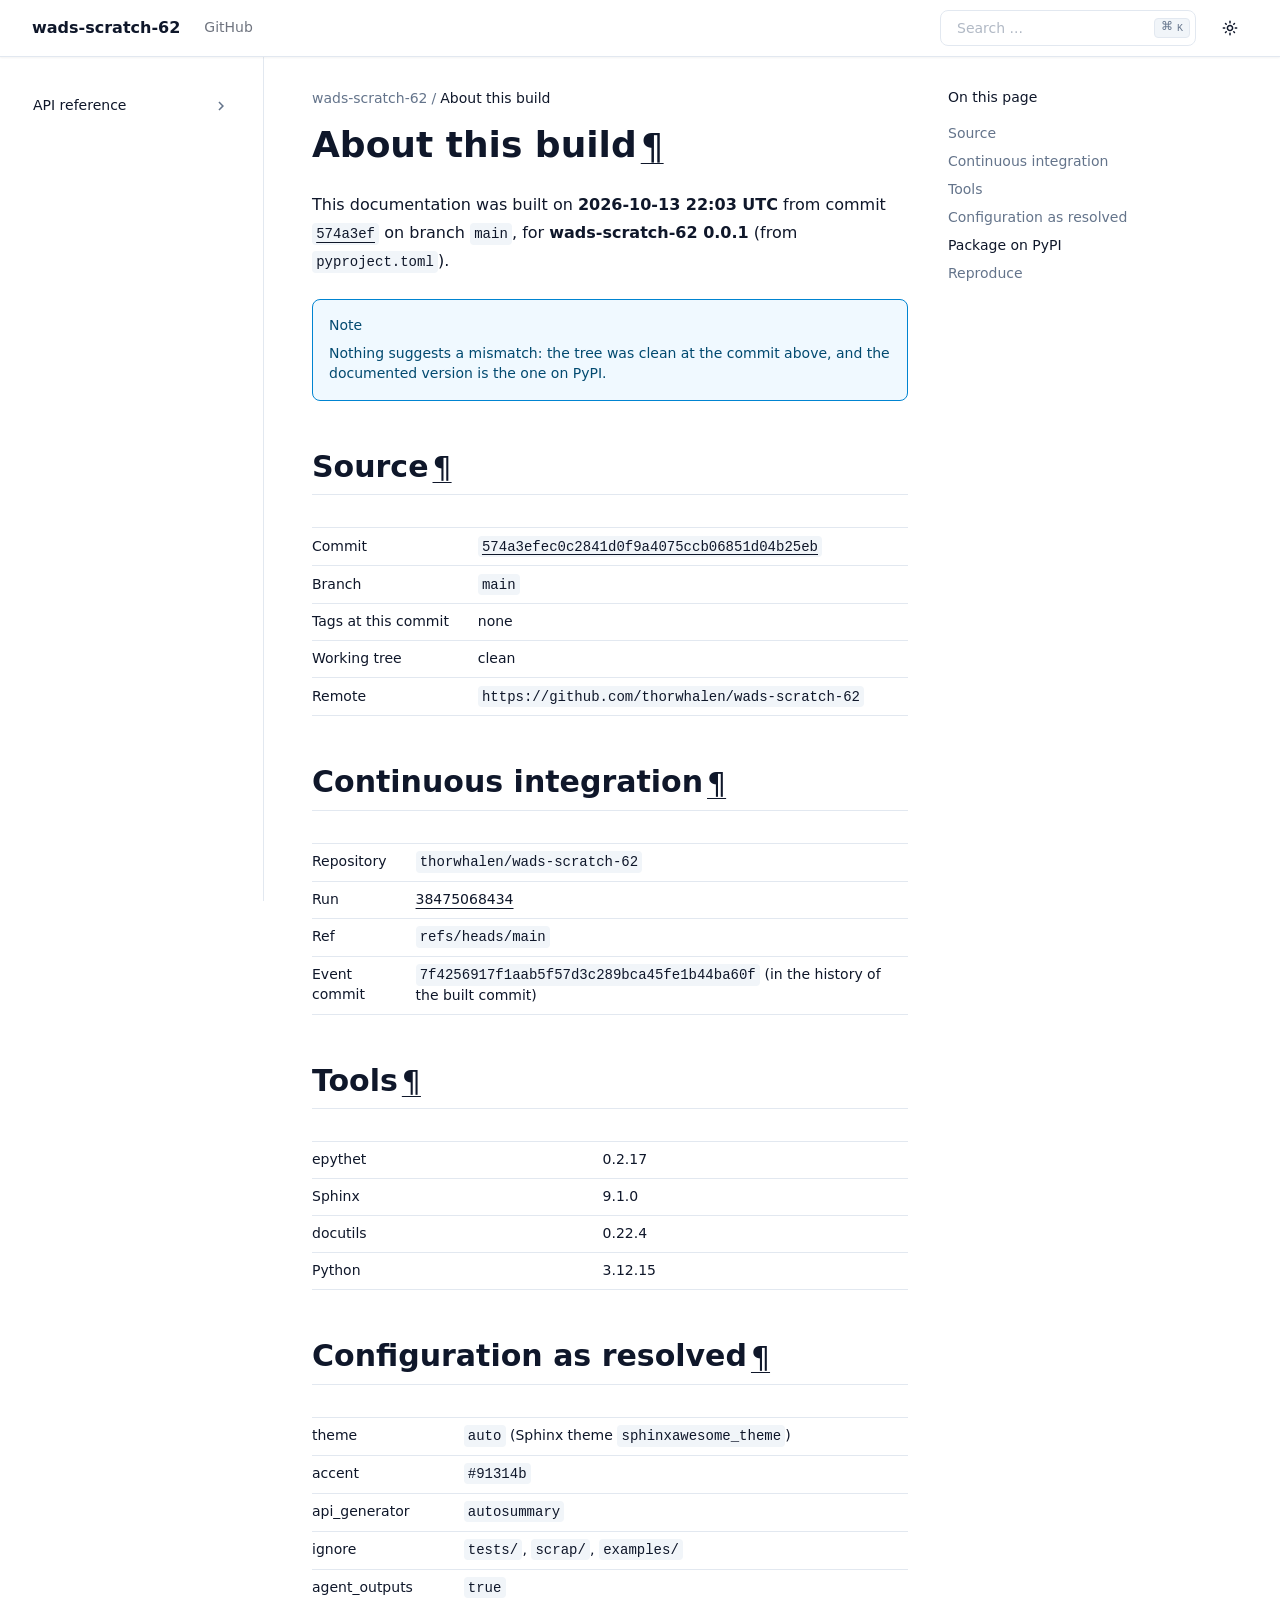
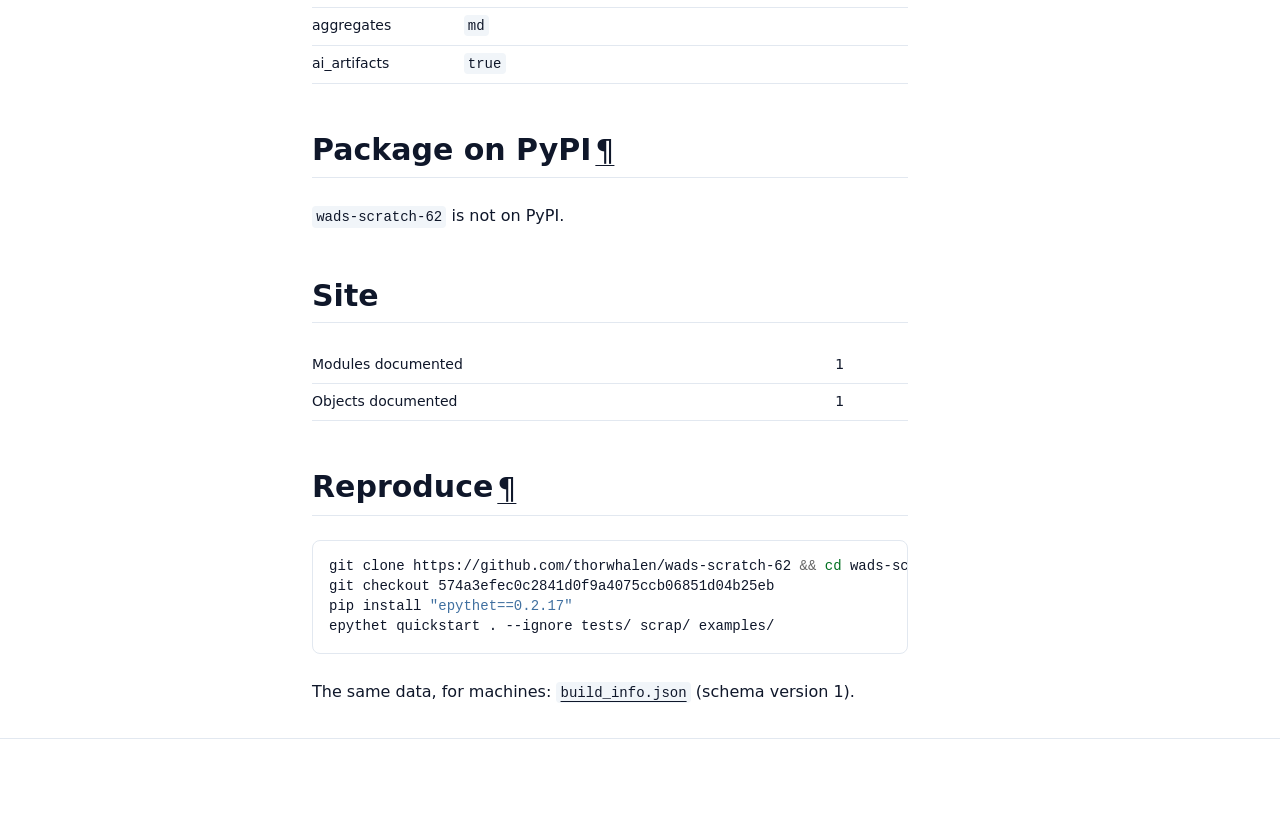
==== commit 000ac0bb: "deploy: 7f4256917f1aab5f57d3c289bca45fe1b44ba60f" ====
--- a/about-this-build.html
+++ b/about-this-build.html
@@ -153,13 +153,13 @@
 <td><p><code>thorwhalen/wads-scratch-62</code></p></td>
 </tr>
 <tr class="row-odd"><td><p>Run</p></td>
-<td><p><a href="https://github.com/thorwhalen/wads-scratch-62/actions/runs/38475053158">38475053158</a></p></td>
+<td><p><a href="https://github.com/thorwhalen/wads-scratch-62/actions/runs/38475068434">38475068434</a></p></td>
 </tr>
 <tr class="row-even"><td><p>Ref</p></td>
 <td><p><code>refs/heads/main</code></p></td>
 </tr>
 <tr class="row-odd"><td><p>Event commit</p></td>
-<td><p><code>4ff5b279395ead4172b2682ba346e1cee6741a10</code> (in the history of the built commit)</p></td>
+<td><p><code>7f4256917f1aab5f57d3c289bca45fe1b44ba60f</code> (in the history of the built commit)</p></td>
 </tr>
 </tbody>
 </table>
